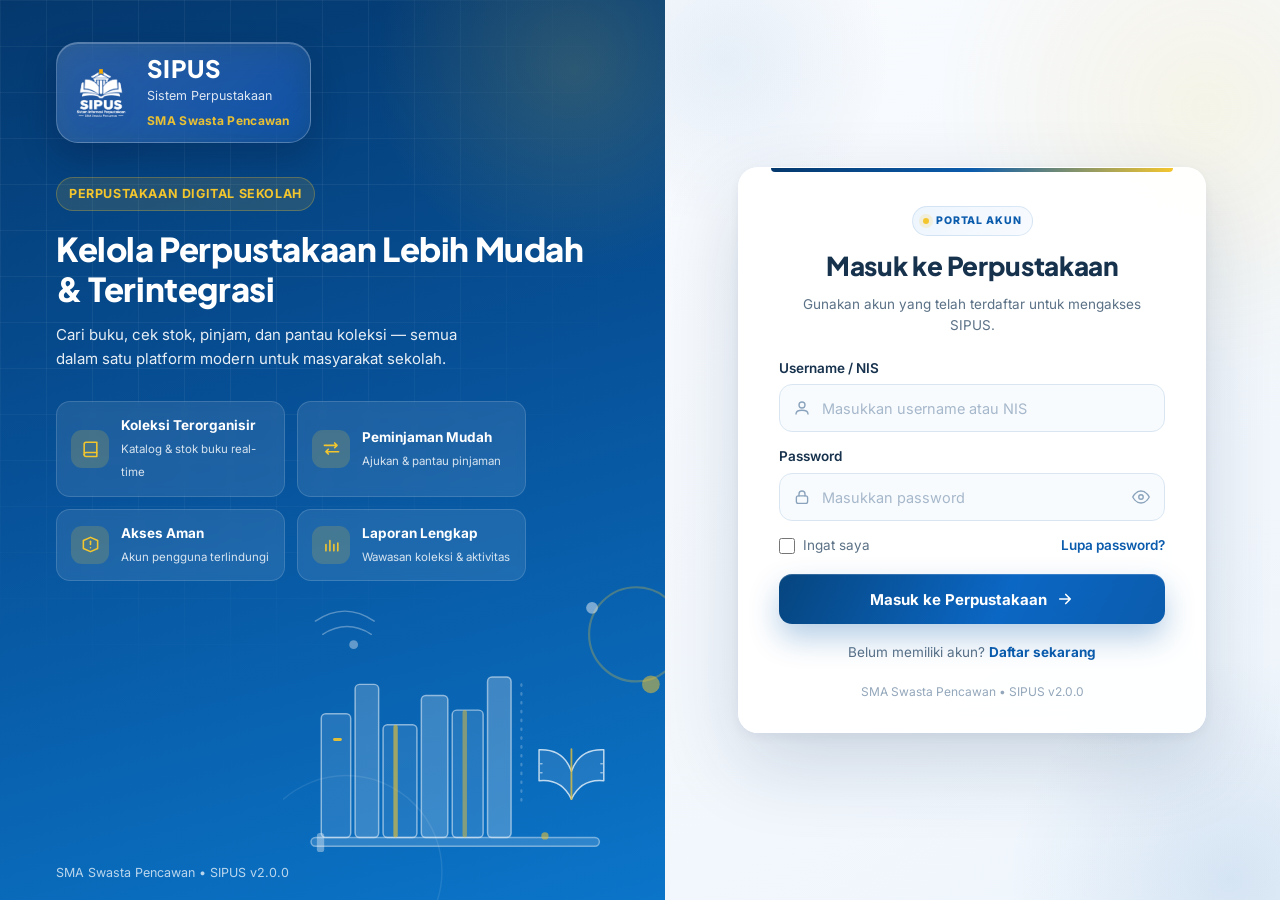
==== sipus/login.html @ 272c714d "first commit" ====
<!DOCTYPE html>
<html lang="id" class="auth-page">
<head>
  <meta charset="UTF-8">
  <meta name="viewport" content="width=device-width, initial-scale=1.0">
  <title>SIPUS — Masuk</title>
  <link rel="icon" href="assets/sipus-logo.png">
  <link rel="preconnect" href="https://fonts.googleapis.com">
  <link rel="preconnect" href="https://fonts.gstatic.com" crossorigin>
  <link href="https://fonts.googleapis.com/css2?family=Inter:wght@400;500;600;700;800&family=Plus+Jakarta+Sans:wght@700;800&display=swap" rel="stylesheet">
  <link rel="stylesheet" href="css/style.css">
  <link rel="stylesheet" href="css/auth.css">
  <link rel="stylesheet" href="css/ui-refresh.css">
</head>
<body class="auth-page auth-login">
  <div class="auth-shell">

    <!-- ======== PANEL BRANDING (kiri) ======== -->
    <aside class="auth-brand">
      <div class="auth-brand-inner">
        <div class="auth-brand-top">
          <div class="auth-brand-glass">
            <img class="auth-brand-mark" id="brandLogo" src="assets/sipus-logo-wy.png" alt="Logo SIPUS">
            <div class="auth-brand-names">
              <div class="auth-brand-name">SIPUS</div>
              <div class="auth-brand-sub">Sistem Perpustakaan</div>
              <div class="auth-brand-school" id="brandSchool">SMA Swasta Pencawan</div>
            </div>
          </div>
        </div>

        <div class="auth-brand-copy">
          <span class="auth-kicker">Perpustakaan Digital Sekolah</span>
          <h1>Kelola Perpustakaan Lebih Mudah &amp; Terintegrasi</h1>
          <p>Cari buku, cek stok, pinjam, dan pantau koleksi — semua dalam satu platform modern untuk masyarakat sekolah.</p>

          <ul class="auth-features">
            <li>
              <span class="af-ic"><svg viewBox="0 0 24 24" fill="none" stroke="currentColor" stroke-width="2" stroke-linecap="round" stroke-linejoin="round"><path d="M4 19.5A2.5 2.5 0 0 1 6.5 17H20V4H6.5A2.5 2.5 0 0 0 4 6.5v13z"/><path d="M4 19.5A2.5 2.5 0 0 0 6.5 22H20v-5"/></svg></span>
              <span><b>Koleksi Terorganisir</b><small>Katalog &amp; stok buku real-time</small></span>
            </li>
            <li>
              <span class="af-ic"><svg viewBox="0 0 24 24" fill="none" stroke="currentColor" stroke-width="2" stroke-linecap="round" stroke-linejoin="round"><path d="M3 8h16M19 8l-3-3M19 8l-3 3M21 16H5M5 16l3-3M5 16l3 3"/></svg></span>
              <span><b>Peminjaman Mudah</b><small>Ajukan &amp; pantau pinjaman</small></span>
            </li>
            <li>
              <span class="af-ic"><svg viewBox="0 0 24 24" fill="none" stroke="currentColor" stroke-width="2" stroke-linecap="round" stroke-linejoin="round"><path d="M21 12V7l-9-4-9 4v10l9 4 9-4v-5z"/><path d="M12 8v4"/><path d="M12 16h.01"/></svg></span>
              <span><b>Akses Aman</b><small>Akun pengguna terlindungi</small></span>
            </li>
            <li>
              <span class="af-ic"><svg viewBox="0 0 24 24" fill="none" stroke="currentColor" stroke-width="2" stroke-linecap="round" stroke-linejoin="round"><path d="M5 20V12M10 20V7M15 20v-8M20 20V10"/></svg></span>
              <span><b>Laporan Lengkap</b><small>Wawasan koleksi &amp; aktivitas</small></span>
            </li>
          </ul>
        </div>
      </div>

      <!-- Ilustrasi perpustakaan (abstrak, tanpa manusia) -->
      <div class="auth-art" aria-hidden="true">
        <svg viewBox="0 0 560 470" fill="none">
          <circle cx="86" cy="404" r="130" stroke="#fff" stroke-opacity=".1" stroke-width="2"/>
          <circle cx="480" cy="82" r="64" stroke="#F4C62E" stroke-opacity=".3" stroke-width="3"/>
          <circle cx="500" cy="150" r="12" fill="#F4C62E" fill-opacity=".55"/>
          <circle cx="420" cy="46" r="8" fill="#fff" fill-opacity=".5"/>
          <path d="M44 64c26-18 54-18 80 0M54 82c22-14 44-14 66 0" stroke="#fff" stroke-opacity=".35" stroke-width="2" stroke-linecap="round"/>

          <!-- rak -->
          <rect x="38" y="358" width="392" height="12" rx="6" fill="#fff" fill-opacity=".16" stroke="#fff" stroke-opacity=".45" stroke-width="2"/>
          <rect x="46" y="352" width="10" height="26" rx="4" fill="#fff" fill-opacity=".4"/>

          <!-- deret buku -->
          <g stroke="#fff" stroke-opacity=".55" stroke-width="2">
            <rect x="52" y="190" width="40" height="168" rx="6" fill="#fff" fill-opacity=".12"/>
            <rect x="98" y="150" width="32" height="208" rx="6" fill="#fff" fill-opacity=".2"/>
            <rect x="136" y="205" width="46" height="153" rx="6" fill="#fff" fill-opacity=".1"/>
            <rect x="188" y="165" width="36" height="193" rx="6" fill="#fff" fill-opacity=".22"/>
            <rect x="230" y="185" width="42" height="173" rx="6" fill="#fff" fill-opacity=".12"/>
            <rect x="278" y="140" width="32" height="218" rx="6" fill="#fff" fill-opacity=".24"/>
          </g>
          <!-- punggung emas -->
          <rect x="150" y="205" width="6" height="153" rx="3" fill="#F4C62E" fill-opacity=".65"/>
          <rect x="244" y="185" width="6" height="173" rx="3" fill="#F4C62E" fill-opacity=".5"/>
          <line x1="70" y1="225" x2="78" y2="225" stroke="#F4C62E" stroke-width="4" stroke-linecap="round"/>
          <path d="M324 150v158" stroke="#fff" stroke-opacity=".25" stroke-width="3" stroke-dasharray="2 10" stroke-linecap="round"/>

          <!-- buku terbuka -->
          <g stroke="#fff" stroke-opacity=".8" stroke-width="2" stroke-linecap="round" stroke-linejoin="round">
            <path d="M392 268c-8-22-24-30-44-29v42c19-2 34 4 44 25 10-21 25-27 44-25v-42c-20-1-36 7-44 29z" fill="#fff" fill-opacity=".1"/>
            <line x1="392" y1="238" x2="392" y2="306" stroke="#F4C62E" stroke-width="2.5"/>
            <path d="M352 258h-2M352 270h-2M432 258h2M432 270h2" stroke="#fff" stroke-opacity=".55"/>
          </g>

          <!-- titik mengambang -->
          <circle cx="356" cy="356" r="5" fill="#F4C62E" fill-opacity=".6"/>
          <circle cx="96" cy="96" r="6" fill="#fff" fill-opacity=".4"/>
        </svg>
      </div>

      <div class="auth-brand-foot" id="brandFoot">SMA Swasta Pencawan • SIPUS v2.0.0</div>
    </aside>

    <!-- ======== PANEL FORM (kanan) ======== -->
    <main class="auth-main">
      <section class="auth-card">
        <div class="auth-mobile-brand">
          <picture class="auth-mobile-brand-logo">
            <source media="(max-width: 1000px)" srcset="assets/sipus-logo.png">
            <img src="assets/sipus-logo-wy.png" alt="Logo SIPUS">
          </picture>
          <div class="auth-mobile-brand-text">
            <div class="auth-mobile-brand-name">SIPUS</div>
            <div class="auth-mobile-brand-sub">Sistem Perpustakaan</div>
            <div class="auth-mobile-brand-school" id="brandSchoolMobile">SMA Swasta Pencawan</div>
          </div>
        </div>

        <div class="auth-card-head">
          <span class="auth-card-kicker">Portal Akun</span>
          <h2 id="loginTitle">Masuk ke Perpustakaan</h2>
          <p id="loginSub">Gunakan akun yang telah terdaftar untuk mengakses SIPUS.</p>
        </div>

        <div id="alertBox"></div>

        <form id="loginForm" novalidate>
          <div class="a-field" id="userField">
            <label for="username">Username / NIS</label>
            <div class="a-input">
              <svg viewBox="0 0 24 24" fill="none" stroke="currentColor" stroke-width="1.8" stroke-linecap="round" stroke-linejoin="round"><circle cx="12" cy="8" r="4"/><path d="M4 20c0-3.5 3.6-5 8-5s8 1.5 8 5"/></svg>
              <input type="text" id="username" placeholder="Masukkan username atau NIS" autocomplete="username" inputmode="text">
            </div>
          </div>

          <div class="a-field" id="passField">
            <label for="password">Password</label>
            <div class="a-input">
              <svg viewBox="0 0 24 24" fill="none" stroke="currentColor" stroke-width="1.8" stroke-linecap="round" stroke-linejoin="round"><rect x="4.5" y="10.5" width="15" height="10" rx="2.5"/><path d="M8 10.5V8a4 4 0 0 1 8 0v2.5"/></svg>
              <input type="password" id="password" placeholder="Masukkan password" autocomplete="current-password">
              <button type="button" class="a-pass-toggle" id="togglePass" title="Tampilkan password">
                <svg viewBox="0 0 24 24" fill="none" stroke="currentColor" stroke-width="1.8" stroke-linecap="round" stroke-linejoin="round"><path d="M1 12s4-8 11-8 11 8 11 8-4 8-11 8-11-8-11-8z"/><circle cx="12" cy="12" r="3"/></svg>
              </button>
            </div>
          </div>

          <div class="a-row">
            <label class="a-check">
              <input type="checkbox" id="remember"> Ingat saya
            </label>
            <a class="a-link" href="forgot.html">Lupa password?</a>
          </div>

          <button type="submit" class="a-btn" id="btnLogin">
            Masuk ke Perpustakaan
            <svg viewBox="0 0 24 24" fill="none" stroke="currentColor" stroke-width="2.2" stroke-linecap="round" stroke-linejoin="round"><path d="M5 12h14M13 6l6 6-6 6"/></svg>
          </button>
        </form>

        <div id="registerCta" class="auth-cta">
          Belum memiliki akun? <a href="register.html">Daftar sekarang</a>
        </div>

        <p class="auth-foot" id="formFoot">SMA Swasta Pencawan • SIPUS v2.0.0</p>
      </section>
    </main>
  </div>

  <div class="auth-login-transition" id="loginTransition" role="status" aria-live="polite" aria-hidden="true">
    <div class="auth-login-transition__content">
      <div class="auth-login-transition__mark">
        <img src="assets/sipus-logo-wy.png" alt="">
      </div>
      <span class="auth-login-transition__eyebrow">SIPUS</span>
      <h2 id="loginTransitionTitle">Memverifikasi akun</h2>
      <p id="loginTransitionText">Mohon tunggu sebentar.</p>
      <div class="auth-login-transition__bar" aria-hidden="true"><i></i></div>
    </div>
  </div>

  <script src="js/data.js"></script>
  <script src="js/app.js"></script>
  <script src="js/login.js"></script>
</body>
</html>
---- sipus/css/style.css ----
/* ============================================================
   SIPUS — Sistem Informasi Perpustakaan Sekolah
   Design System: biru-putih + aksen kuning, vanilla CSS
   ============================================================ */

:root {
  --primary: #0B5CAD;
  --primary-dark: #06457F;
  --primary-deep: #04386D;
  --primary-soft: #E8F1FB;
  --accent: #F4C62E;
  --accent-soft: #FEF7DC;
  --accent-dark: #B07D00;
  --bg: #F2F7FC;
  --surface: #FFFFFF;
  --text: #17324D;
  --text-muted: #5B7186;
  --border: #E3ECF5;
  --success: #16A36A;
  --success-soft: #E3F7EF;
  --warning: #F59E0B;
  --warning-soft: #FEF3E0;
  --danger: #E5484D;
  --danger-soft: #FDEBEC;
  --radius-card: 14px;
  --radius-small: 10px;
  --radius-input: 10px;
  --shadow: 0 4px 20px rgba(11, 92, 173, 0.08);
  --shadow-hover: 0 10px 30px rgba(11, 92, 173, 0.14);
  --font: 'Inter', -apple-system, BlinkMacSystemFont, 'Segoe UI', sans-serif;
  --sidebar-w: 250px;
  --sidebar-gradient: linear-gradient(180deg, #075cae 0%, #064783 52%, #04386d 100%);
  --hero-gradient: linear-gradient(115deg, #04386d 0%, #07529a 55%, #0b75c9 100%);
}

* { margin: 0; padding: 0; box-sizing: border-box; }

html { scroll-behavior: smooth; }

body {
  font-family: var(--font);
  background: var(--bg);
  color: var(--text);
  font-size: 15px;
  line-height: 1.55;
  -webkit-font-smoothing: antialiased;
}

a { color: var(--primary); text-decoration: none; }
a:hover { text-decoration: underline; }

button { font-family: inherit; cursor: pointer; }
input, select, textarea { font-family: inherit; }

img { max-width: 100%; display: block; }

/* ---------- Utility ---------- */
.container { max-width: 1200px; margin: 0 auto; padding: 0 20px; }

.muted { color: var(--text-muted); }
.text-sm { font-size: 13px; }
.text-xs { font-size: 12px; }
.bold { font-weight: 700; }
.center { text-align: center; }
.mt-8 { margin-top: 8px; } .mt-12 { margin-top: 12px; } .mt-16 { margin-top: 16px; }
.mt-24 { margin-top: 24px; } .mb-8 { margin-bottom: 8px; } .mb-12 { margin-bottom: 12px; }
.mb-16 { margin-bottom: 16px; } .mb-24 { margin-bottom: 24px; }
.mx-auto { margin-left: auto; margin-right: auto; }
.flex { display: flex; } .items-center { align-items: center; }
.justify-between { justify-content: space-between; }
.gap-8 { gap: 8px; } .gap-12 { gap: 12px; } .gap-16 { gap: 16px; }
.flex-wrap { flex-wrap: wrap; }
.grid { display: grid; }

.hidden { display: none !important; }

/* ---------- Buttons ---------- */
.btn {
  display: inline-flex;
  align-items: center;
  justify-content: center;
  gap: 8px;
  font-weight: 600;
  font-size: 14px;
  border: none;
  border-radius: var(--radius-input);
  padding: 11px 20px;
  transition: all .2s ease;
  white-space: nowrap;
  background: var(--primary);
  color: #fff;
}
.btn:hover { background: var(--primary-dark); text-decoration: none; transform: translateY(-1px); }
.btn:active { transform: translateY(0); }
.btn-lg { padding: 14px 28px; font-size: 15px; }
.btn-block { width: 100%; }

.btn-outline {
  background: transparent;
  color: var(--primary);
  border: 1.5px solid var(--primary);
}
.btn-outline:hover { background: var(--primary-soft); text-decoration: none; }

.btn-ghost { background: var(--primary-soft); color: var(--primary); }
.btn-ghost:hover { background: #dbe9f8; text-decoration: none; }

.btn-danger { background: var(--danger); }
.btn-danger:hover { background: #c93a3f; }
.btn-danger-outline { background: transparent; color: var(--danger); border: 1.5px solid var(--danger); }
.btn-danger-outline:hover { background: rgba(220,53,69,.08); text-decoration: none; }
.btn-success { background: var(--success); }
.btn-success:hover { background: #117e50; }

.btn-sm { padding: 7px 14px; font-size: 13px; border-radius: 10px; }
.btn-icon { padding: 8px; width: 38px; height: 38px; border-radius: 10px; }

.btn:disabled { opacity: .55; cursor: not-allowed; transform: none; }

/* ---------- Badges ---------- */
.badge {
  display: inline-flex;
  align-items: center;
  gap: 6px;
  font-size: 12px;
  font-weight: 600;
  padding: 4px 12px;
  border-radius: 999px;
  white-space: nowrap;
}
.badge::before {
  content: '';
  width: 7px; height: 7px;
  border-radius: 50%;
  background: currentColor;
}
.badge-success { background: var(--success-soft); color: var(--success); }
.badge-warning { background: var(--warning-soft); color: var(--warning); }
.badge-danger { background: var(--danger-soft); color: var(--danger); }
.badge-primary { background: var(--primary-soft); color: var(--primary); }
.badge-neutral { background: #EFF3F8; color: var(--text-muted); }
.badge-accent { background: var(--accent-soft); color: var(--accent-dark); }

/* ---------- Cards ---------- */
.card {
  background: var(--surface);
  border-radius: var(--radius-card);
  box-shadow: var(--shadow);
  padding: 22px;
  border: 1px solid var(--border);
}
.card-hover { transition: all .2s ease; }
.card-hover:hover { box-shadow: var(--shadow-hover); transform: translateY(-3px); }

/* ---------- Inputs ---------- */
.field-row { display: flex; gap: 12px; }
.field-row .field { flex: 1; min-width: 0; }
@media (max-width: 480px) { .field-row { flex-direction: column; gap: 0; } }
.field { margin-bottom: 16px; }
.field label {
  display: block;
  font-size: 13px;
  font-weight: 600;
  color: var(--text);
  margin-bottom: 6px;
}
.input,
.select,
.textarea {
  width: 100%;
  padding: 12px 14px;
  font-size: 14px;
  color: var(--text);
  background: #fff;
  border: 1.5px solid var(--border);
  border-radius: var(--radius-input);
  outline: none;
  transition: border .2s, box-shadow .2s;
}
.input:focus, .select:focus, .textarea:focus {
  border-color: var(--primary);
  box-shadow: 0 0 0 3px rgba(11, 92, 173, .12);
}
.input::placeholder { color: #9AB0C4; }
.textarea { resize: vertical; min-height: 90px; }

.input-group {
  position: relative;
  display: flex;
  align-items: center;
}
.input-group .input { padding-right: 44px; }
.input-group .icon-btn {
  position: absolute;
  right: 6px;
  background: none;
  border: none;
  color: var(--text-muted);
  font-size: 16px;
  padding: 8px;
}

/* ---------- Search ---------- */
.search-bar { position: relative; }
.search-bar > svg {
  position: absolute;
  left: 16px; top: 50%;
  transform: translateY(-50%);
  color: var(--text-muted);
  width: 18px; height: 18px;
  pointer-events: none;
}
.search-bar input {
  width: 100%;
  padding: 14px 18px 14px 44px;
  font-size: 15px;
  border: 1.5px solid var(--border);
  border-radius: var(--radius-input);
  background: #fff;
  outline: none;
  transition: border .2s, box-shadow .2s;
}
.search-bar input:focus { border-color: var(--primary); box-shadow: 0 0 0 3px rgba(11, 92, 173, .12); }

.icon { width: 20px; height: 20px; }

/* ---------- Login Page ---------- */
.login-wrap {
  min-height: 100vh;
  display: flex;
  background: var(--surface);
}
.login-brand {
  flex: 1.1;
  background: linear-gradient(145deg, #063d78 0%, #086fc3 58%, #0b5cad 100%);
  color: #fff;
  display: flex;
  flex-direction: column;
  justify-content: space-between;
  padding: 44px 48px;
  position: relative;
  overflow: hidden;
}
.login-brand::after {
  content: '';
  position: absolute;
  width: 420px; height: 420px;
  border-radius: 50%;
  background: rgba(255,255,255,.06);
  right: -120px; bottom: -120px;
}
.login-brand::before {
  content: '';
  position: absolute;
  width: 260px; height: 260px;
  border-radius: 50%;
  background: rgba(244,198,46,.12);
  left: -60px; top: 30%;
}
.brand-top {
  display: flex;
  align-items: center;
  gap: 12px;
  position: relative; z-index: 1;
}
.brand-logo {
  width: 54px; height: 54px;
  background: var(--accent);
  border-radius: 14px;
  display: flex;
  align-items: center;
  justify-content: center;
  font-weight: 800;
  font-size: 20px;
  color: var(--primary-dark);
}
.brand-logo-image {
  object-fit: contain;
  padding: 0;
  background: transparent;
  border-radius: 0;
}
.sidebar-brand-image {
  width: 178px;
  height: 88px;
}
.login-card-logo {
  width: 82px;
  height: 82px;
  display: block;
  margin: 0 auto 20px;
}
.brand-name { font-weight: 800; font-size: 22px; letter-spacing: .3px; }
.brand-sub { font-size: 12px; opacity: .8; }
.brand-mid { position: relative; z-index: 1; margin: 40px 0; }
.brand-mid h1 { font-size: 30px; line-height: 1.3; font-weight: 800; margin-bottom: 14px; }
.brand-mid p { font-size: 15px; opacity: .85; max-width: 380px; }
.brand-illus {
  margin: 32px 0 40px;
  background: rgba(255,255,255,.08);
  border: 1px solid rgba(255,255,255,.14);
  border-radius: 12px;
  padding: 26px;
  max-width: 420px;
}
.brand-illus .books {
  display: flex;
  gap: 14px;
  margin-bottom: 16px;
}
.book-mini {
  width: 64px; height: 92px;
  border-radius: 10px 10px 10px 10px;
  box-shadow: 0 6px 14px rgba(0,0,0,.25);
}
.brand-illus figcaption { font-size: 13px; opacity: .9; }
.login-student-art {
  display: block;
  width: 100%;
  max-width: 420px;
  aspect-ratio: 640 / 430;
  object-fit: cover;
  border-radius: 10px;
  box-shadow: 0 14px 28px rgba(0,0,0,.22);
}
.login-card-art img[src*="image3"] {
  object-position: center center;
}
.brand-bottom { font-size: 12px; opacity: .7; position: relative; z-index: 1; }

.login-form-side {
  flex: 1;
  display: flex;
  align-items: center;
  justify-content: center;
  padding: 32px;
}
.login-card {
  width: 100%;
  max-width: 620px;
  position: relative;
  min-height: 660px;
  padding: 38px 285px 30px 42px;
  background: #fff;
  border: 1px solid var(--border);
  border-radius: 18px;
  box-shadow: 0 18px 45px rgba(11, 92, 173, .12);
  overflow: hidden;
}
.login-card h2 { font-size: 24px; font-weight: 800; margin-bottom: 6px; }
.login-card .sub { color: var(--text-muted); margin-bottom: 28px; font-size: 14px; }
.login-logo-mobile { display: none; margin-bottom: 24px; }
.login-card.register-card { padding: 38px 42px 30px; min-height: 0; }
.login-card-art { position: absolute; right: 0; top: 0; bottom: 0; width: 245px; overflow: hidden; background: linear-gradient(160deg, #dff2ff, #a8d8f8); clip-path: polygon(27% 0, 100% 0, 100% 100%, 0 100%, 17% 78%, 28% 58%, 22% 36%); }
.login-card-art::after { content: ''; position: absolute; inset: 0; background: linear-gradient(180deg, rgba(11, 92, 173, .05), rgba(6, 61, 120, .35)); }
.login-card-art img { width: 100%; height: 100%; object-fit: cover; object-position: 67% center; opacity: .95; }
.login-card-art span { position: absolute; left: 42px; bottom: 42px; z-index: 1; color: #fff; font-size: 17px; line-height: 1.25; text-shadow: 0 2px 5px rgba(0, 43, 88, .35); }

@media (max-width: 900px) {
  .login-brand {
    display: flex;
    min-height: 0;
    flex: none;
    padding: 18px 20px 22px;
    border-radius: 0 0 24px 24px;
  }
  .login-brand::before { width: 150px; height: 150px; top: -65px; }
  .login-brand::after { width: 180px; height: 180px; right: -75px; bottom: -100px; }
  .brand-mid { margin: 18px 0 0; }
  .brand-mid h1 { font-size: 22px; margin-bottom: 6px; }
  .brand-mid p { font-size: 13px; }
  .brand-illus { margin: 14px 0 0; padding: 0; border: 0; background: transparent; max-width: 100%; }
  .login-student-art { max-width: 330px; height: 150px; object-position: center 35%; }
  .brand-illus figcaption, .brand-bottom { display: none; }
  .login-form-side {
    justify-content: flex-start;
    padding: 24px 20px 36px;
    background: var(--bg);
  }
  .login-logo-mobile { display: flex; align-items: center; gap: 10px; }
  .login-wrap { flex-direction: column; }
  .login-card {
    max-width: 520px;
    margin: 0 auto;
    padding: 24px;
    min-height: 0;
    background: #fff;
    border: 1px solid var(--border);
    border-radius: 16px;
    box-shadow: var(--shadow);
  }
  .login-card.register-card { padding: 24px; }
}
.login-type-switch {
  display: grid;
  grid-template-columns: 1fr 1fr;
  gap: 6px;
  background: #EEF3F9;
  border-radius: 12px;
  padding: 5px;
  margin-bottom: 22px;
}
.login-type-switch button {
  border: none;
  background: transparent;
  padding: 9px;
  border-radius: 9px;
  font-weight: 600;
  font-size: 13px;
  color: var(--text-muted);
  transition: all .2s;
}
.login-type-switch button.active {
  background: #fff;
  color: var(--primary);
  box-shadow: 0 2px 8px rgba(11,92,173,.12);
}
.alert {
  border-radius: 12px;
  padding: 12px 16px;
  font-size: 13px;
  font-weight: 600;
  margin-bottom: 16px;
}
.alert-error { background: var(--danger-soft); color: var(--danger); }
.alert-success { background: var(--success-soft); color: var(--success); }
.alert-info { background: var(--primary-soft); color: var(--primary); }

/* ============================================================
   APP LAYOUT (Siswa + Admin)
   ============================================================ */
.app {
  display: flex;
  min-height: 100vh;
}

/* ---------- Sidebar ---------- */
.sidebar {
  width: var(--sidebar-w);
  background: var(--sidebar-gradient);
  color: #fff;
  display: flex;
  flex-direction: column;
  position: fixed;
  top: 0; bottom: 0; left: 0;
  z-index: 60;
  transition: transform .3s ease;
  overflow-y: auto;
  box-shadow: 8px 0 24px rgba(8, 76, 137, .12);
}
.sidebar .logo-area {
  display: flex;
  flex-direction: column;
  align-items: stretch;
  gap: 0;
  padding: 20px 20px 16px;
  border-bottom: 1px solid rgba(255,255,255,.1);
}
.sidebar .sidebar-brand { width: 100%; min-width: 0; }
.sidebar .brand-line {
  display: flex;
  align-items: center;
  justify-content: flex-start;
  gap: 10px;
  min-width: 0;
}
.sidebar .brand-logo { width: auto; height: 44px; font-size: 17px; }
.sidebar .sidebar-brand-image { width: auto; height: 44px; flex-shrink: 0; }
.sidebar .default-logo { filter: brightness(0) invert(1); transition: filter .25s ease; }
.sidebar .brand-copy { flex: 1; min-width: 0; }
.sidebar .brand-copy b {
  display: block;
  font-size: 14px;
  font-weight: 800;
  letter-spacing: .5px;
  text-transform: uppercase;
  white-space: nowrap;
  overflow: hidden;
  text-overflow: ellipsis;
}
.sidebar .brand-copy span {
  display: block;
  font-size: 10.5px;
  opacity: .78;
  margin-top: 2px;
  white-space: nowrap;
  overflow: hidden;
  text-overflow: ellipsis;
}
.sidebar .brand-copy small {
  display: block;
  font-size: 10.5px;
  font-weight: 700;
  letter-spacing: .3px;
  color: var(--accent);
  margin-top: 3px;
  white-space: nowrap;
  overflow: hidden;
  text-overflow: ellipsis;
}

.nav { padding: 16px 12px; flex: 1; }
.nav-group { margin-bottom: 18px; }
.nav-group-label {
  font-size: 11px;
  text-transform: uppercase;
  letter-spacing: 1px;
  color: rgba(255,255,255,.4);
  padding: 0 10px;
  margin-bottom: 6px;
  font-weight: 700;
}
.nav-item {
  display: flex;
  align-items: center;
  gap: 12px;
  padding: 11px 12px;
  border-radius: 10px;
  color: rgba(255,255,255,.72);
  font-size: 14px;
  font-weight: 500;
  cursor: pointer;
  transition: all .18s;
  margin-bottom: 2px;
  border: none;
  background: none;
  width: 100%;
  text-align: left;
}
.nav-item:hover { background: rgba(255,255,255,.08); color: #fff; text-decoration: none; }
.nav-item.active {
  background: var(--primary);
  color: #fff;
  font-weight: 600;
}
.nav-item .nav-icon { width: 20px; height: 20px; flex-shrink: 0; opacity: .9; }
.nav-item .nav-badge {
  margin-left: auto;
  background: var(--accent);
  color: var(--primary-dark);
  font-size: 11px;
  font-weight: 700;
  padding: 1px 7px;
  border-radius: 999px;
}

.sidebar-foot {
  padding: 12px;
  border-top: 1px solid rgba(255,255,255,.1);
}

/* ---------- Sidebar user (statis, tanpa popup) ---------- */
.sidebar-user {
  display: flex;
  align-items: center;
  gap: 10px;
  padding: 8px;
  color: #fff;
}
.sidebar-user-avatar {
  width: 34px;
  height: 34px;
  font-size: 13px;
  flex-shrink: 0;
}
.sidebar-user-info { flex: 1; min-width: 0; text-align: left; }
.sidebar-user-info b { display: block; font-size: 13px; color: #fff; overflow: hidden; text-overflow: ellipsis; white-space: nowrap; }
.sidebar-user-info span { display: block; font-size: 11px; opacity: .6; text-transform: capitalize; }

/* ---------- Main ---------- */
.main {
  flex: 1;
  margin-left: var(--sidebar-w);
  display: flex;
  flex-direction: column;
  min-width: 0;
  transition: margin-left .3s ease;
}

/* ---------- Sidebar collapse (desktop only; mobile has its own open/close above 992px breakpoint) ---------- */
@media (min-width: 993px) {
  #app.sidebar-collapsed .sidebar { transform: translateX(-100%); }
  #app.sidebar-collapsed .main { margin-left: 0; }
}

/* Topbar */
.topbar {
  background: var(--surface);
  border-bottom: 1px solid var(--border);
  padding: 14px 24px;
  display: flex;
  align-items: center;
  justify-content: space-between;
  gap: 18px;
  position: sticky;
  top: 0;
  z-index: 50;
}
.topbar-left { display: flex; align-items: center; gap: 14px; }
.topbar-search { position: relative; width: 320px; max-width: 40vw; }
.topbar-search input {
  width: 100%;
  padding: 10px 14px 10px 38px;
  border: 1.5px solid var(--border);
  border-radius: 999px;
  font-size: 13.5px;
  background: var(--bg);
  outline: none;
  transition: all .2s;
}
.topbar-search input:focus { background: #fff; border-color: var(--primary); }
.topbar-search svg { position: absolute; left: 12px; top: 50%; transform: translateY(-50%); color: var(--text-muted); }
.topbar-right { display: flex; align-items: center; gap: 10px; }
.profile-menu-wrap { position: relative; }
.profile-menu { position: absolute; top: calc(100% + 10px); right: 0; width: 190px; padding: 7px; background: #fff; border: 1px solid var(--border); border-radius: 12px; box-shadow: 0 14px 30px rgba(16, 55, 92, .16); z-index: 90; }
.profile-menu[hidden] { display: none; }
.profile-menu button { display: flex; align-items: center; gap: 9px; width: 100%; border: 0; background: transparent; color: var(--text); padding: 10px 11px; border-radius: 8px; text-align: left; font-size: 13px; font-weight: 600; }
.profile-menu button:hover { background: var(--primary-soft); color: var(--primary); }
.profile-menu svg { width: 17px; height: 17px; color: var(--primary); }
.icon-circle {
  position: relative;
  width: 40px; height: 40px;
  border-radius: 12px;
  border: 1px solid var(--border);
  background: var(--surface);
  display: flex;
  align-items: center;
  justify-content: center;
  color: var(--text);
  cursor: pointer;
  transition: all .2s;
}
.icon-circle:hover { background: var(--primary-soft); border-color: var(--primary); }
.icon-circle .dot {
  position: absolute;
  top: 8px; right: 10px;
  width: 9px; height: 9px;
  background: var(--danger);
  border-radius: 50%;
  border: 2px solid #fff;
}
#notifDot[hidden], #notifBadge[hidden] { display: none; }
.icon-circle .notif-badge {
  position: absolute;
  top: -7px; right: -7px;
  min-width: 19px;
  height: 19px;
  padding: 0 5px;
  display: inline-flex;
  align-items: center;
  justify-content: center;
  background: var(--danger);
  color: #fff;
  font-size: 11px;
  font-weight: 800;
  line-height: 1;
  border-radius: 999px;
  border: 2px solid #fff;
  box-shadow: 0 4px 10px rgba(229, 72, 77, .35);
}
.bn-badge {
  position: absolute;
  top: 2px;
  right: calc(50% - 26px);
  min-width: 17px;
  height: 17px;
  padding: 0 4px;
  display: inline-flex;
  align-items: center;
  justify-content: center;
  background: var(--danger);
  color: #fff;
  font-size: 10px;
  font-weight: 800;
  line-height: 1;
  border-radius: 999px;
  border: 2px solid #fff;
}
.bn-item { position: relative; }
.avatar {
  width: 40px; height: 40px;
  border-radius: 50%;
  background: var(--primary);
  color: #fff;
  font-weight: 700;
  font-size: 15px;
  display: flex;
  align-items: center;
  justify-content: center;
  border: none;
  cursor: pointer;
}
.burger { display: inline-flex; }

.content { padding: 24px; flex: 1; }

@media (max-width: 992px) {
  .sidebar { transform: translateX(-100%); box-shadow: 2px 0 20px rgba(0,0,0,.15); }
  .sidebar.open { transform: translateX(0); }
  .main { margin-left: 0; }
  .burger { display: inline-flex; }
  .topbar-search { display: none; }
  .sidebar-overlay {
    position: fixed; inset: 0;
    background: rgba(6,69,127,.45);
    z-index: 55;
    opacity: 0; visibility: hidden;
    transition: all .25s;
  }
  .sidebar-overlay.show { opacity: 1; visibility: visible; }
}

/* ---------- Page header ---------- */
.page-head { margin-bottom: 22px; }
.page-head h1 { font-size: 22px; font-weight: 800; margin-bottom: 4px; }
.page-head p { color: var(--text-muted); font-size: 14px; }
.page-head .actions { display: flex; gap: 10px; flex-wrap: wrap; }

/* ---------- Hero ---------- */
.hero {
  background: var(--hero-gradient);
  border-radius: 18px;
  padding: 28px 30px;
  color: #fff;
  display: flex;
  align-items: center;
  justify-content: space-between;
  gap: 20px;
  margin-bottom: 22px;
  position: relative;
  overflow: hidden;
  min-height: 178px;
  padding-right: 250px;
  box-shadow: 0 16px 30px -18px rgba(5, 70, 128, .65);
}
.hero::after {
  content: '';
  position: absolute;
  right: -70px; top: -90px;
  width: 280px; height: 280px;
  border-radius: 50%;
  background: rgba(244,198,46,.14);
}
.hero::before {
  content: '';
  position: absolute;
  right: 90px; bottom: -100px;
  width: 200px; height: 200px;
  border-radius: 50%;
  background: rgba(255,255,255,.06);
}
.hero h2 { font-size: 22px; font-weight: 800; margin-bottom: 6px; position: relative; z-index: 2; }
.hero p { font-size: 14px; opacity: .85; max-width: 460px; position: relative; z-index: 2; }
.hero-cta { position: relative; z-index: 2; display: flex; flex-wrap: wrap; gap: 10px; }
.hero .btn-accent { background: var(--accent); color: var(--primary-dark); }
.hero .btn-accent:hover { background: #ffd94d; }
.hero .btn-glass { background: rgba(255,255,255,.14); color: #fff; border: 1px solid rgba(255,255,255,.3); }
.hero .btn-glass:hover { background: rgba(255,255,255,.26); }
.hero > div:first-child { position: relative; z-index: 2; }
.hero-kicker {
  display: inline-flex;
  align-items: center;
  gap: 6px;
  background: rgba(255,255,255,.16);
  border: 1px solid rgba(255,255,255,.28);
  color: #fff;
  font-size: 11.5px;
  font-weight: 700;
  letter-spacing: .4px;
  padding: 5px 12px;
  border-radius: 999px;
  margin-bottom: 10px;
}

/* ---------- Stat cards ---------- */
.stat-grid {
  display: grid;
  grid-template-columns: repeat(auto-fit, minmax(190px, 1fr));
  gap: 16px;
  margin-bottom: 22px;
}
.stat-card {
  background: var(--surface);
  border: 1px solid var(--border);
  border-radius: var(--radius-card);
  padding: 18px 20px;
  display: flex;
  align-items: center;
  gap: 14px;
  box-shadow: 0 5px 18px rgba(11, 92, 173, 0.1);
}
.stat-icon {
  width: 48px; height: 48px;
  border-radius: 14px;
  display: flex;
  align-items: center;
  justify-content: center;
  flex-shrink: 0;
}
.stat-icon.blue { background: var(--primary-soft); color: var(--primary); }
.stat-icon.green { background: var(--success-soft); color: var(--success); }
.stat-icon.orange { background: var(--warning-soft); color: var(--warning); }
.stat-icon.red { background: var(--danger-soft); color: var(--danger); }
.stat-icon.yellow { background: var(--accent-soft); color: #B07D00; }
.stat-info .num { font-size: 22px; font-weight: 800; line-height: 1.2; }
.stat-info .lbl { font-size: 12.5px; color: var(--text-muted); }
.stat-info .trend { font-size: 12px; font-weight: 600; }

/* ---------- Section ---------- */
.section { margin-bottom: 26px; }
.section-head {
  display: flex;
  align-items: center;
  justify-content: space-between;
  margin-bottom: 14px;
}
.section-head h3 { font-size: 17px; font-weight: 700; }
.section-head .link { font-size: 13px; font-weight: 600; }

/* ---------- Book cards ---------- */
.book-grid {
  display: grid;
  grid-template-columns: repeat(auto-fill, minmax(165px, 1fr));
  gap: 16px;
}
.book-card {
  background: var(--surface);
  border: 1px solid var(--border);
  border-radius: var(--radius-card);
  overflow: hidden;
  box-shadow: var(--shadow);
  transition: all .2s ease;
  cursor: pointer;
  display: flex;
  flex-direction: column;
}
.book-card:hover { box-shadow: var(--shadow-hover); transform: translateY(-4px); }
.book-cover {
  position: relative;
  aspect-ratio: 3 / 4;
  background: #dcecf9;
  display: flex;
  align-items: center;
  justify-content: center;
  overflow: hidden;
}
.book-cover img { width: 100%; height: 100%; object-fit: cover; transition: transform .3s ease; }
.book-card:hover .book-cover img { transform: scale(1.035); }
.book-cover .no-cover { color: rgba(255,255,255,.8); text-align: center; padding: 12px; font-size: 12px; font-weight: 600; }
.book-cover .fav-btn {
  position: absolute;
  top: 10px; right: 10px;
  width: 34px; height: 34px;
  border-radius: 50%;
  border: none;
  background: rgba(255,255,255,.92);
  display: flex;
  align-items: center;
  justify-content: center;
  font-size: 15px;
  color: #94A3B8;
  box-shadow: 0 2px 8px rgba(0,0,0,.2);
  transition: all .2s;
}
.book-cover .fav-btn.on { color: var(--danger); background: #fff; }
.book-body { padding: 15px 14px 14px; display: flex; flex-direction: column; flex: 1; }
.book-cat { font-size: 11px; color: var(--primary); font-weight: 700; text-transform: uppercase; letter-spacing: .4px; margin-bottom: 4px; }
.book-title { font-size: 14px; font-weight: 700; margin-bottom: 3px; display: -webkit-box; -webkit-line-clamp: 2; -webkit-box-orient: vertical; overflow: hidden; min-height: 40px; }
.book-author { font-size: 12px; color: var(--text-muted); margin-bottom: 10px; }
.book-foot { margin-top: auto; display: flex; align-items: center; justify-content: space-between; }
.book-actions { display: flex; flex-wrap: wrap; gap: 8px; margin-top: 12px; }
.book-actions .btn { flex: 1 1 0; min-width: 0; justify-content: center; }
.book-actions .btn-ghost { flex: 0 1 auto; }

/* ---------- Hero art (character) ---------- */
.hero-student-art {
  position: absolute;
  right: 18px;
  bottom: 0;
  width: 220px;
  height: 190px;
  object-fit: contain;
  object-position: bottom;
  opacity: .98;
  z-index: 1;
  filter: drop-shadow(0 12px 18px rgba(0,0,0,.2));
  animation: floatChar 4.5s ease-in-out infinite;
}
@media (max-width: 700px) { .hero-student-art { display: none; } }
@keyframes floatChar {
  0%, 100% { transform: translateY(0); }
  50% { transform: translateY(-7px); }
}

/* ---------- Table ---------- */
.table-wrap { overflow-x: auto; background: var(--surface); border: 1px solid var(--border); border-radius: var(--radius-card); box-shadow: var(--shadow); }
.table { width: 100%; border-collapse: collapse; min-width: 640px; }
.table th {
  text-align: left;
  font-size: 12px;
  font-weight: 700;
  text-transform: uppercase;
  letter-spacing: .5px;
  color: var(--text-muted);
  padding: 14px 16px;
  background: #F8FBFE;
  border-bottom: 1px solid var(--border);
  white-space: nowrap;
}
.table td { padding: 13px 16px; font-size: 13.5px; border-bottom: 1px solid #F0F5FA; vertical-align: middle; }
.table tr:last-child td { border-bottom: none; }
.table tbody tr { transition: background .15s; }
.table tbody tr:hover { background: #F7FAFF; }
.table .td-title { font-weight: 600; }
.table .sub { font-size: 12px; color: var(--text-muted); }

.td-actions { display: flex; gap: 6px; }
.action-btn {
  border: none;
  background: var(--primary-soft);
  color: var(--primary);
  width: 32px; height: 32px;
  border-radius: 9px;
  display: flex;
  align-items: center;
  justify-content: center;
  font-size: 14px;
  transition: all .15s;
}
.action-btn:hover { background: var(--primary); color: #fff; }
.action-btn.green { background: var(--success-soft); color: var(--success); }
.action-btn.green:hover { background: var(--success); color: #fff; }
.action-btn.red { background: var(--danger-soft); color: var(--danger); }
.action-btn.red:hover { background: var(--danger); color: #fff; }
.action-btn.orange { background: var(--warning-soft); color: var(--warning); }
.action-btn.orange:hover { background: var(--warning); color: #fff; }

/* ---------- Loan row horizontal card ---------- */
.loan-item {
  display: flex;
  align-items: center;
  gap: 14px;
  background: var(--surface);
  border: 1px solid var(--border);
  border-radius: 14px;
  padding: 14px;
  margin-bottom: 10px;
  box-shadow: var(--shadow);
}
.mini-cover {
  width: 46px; height: 62px;
  border-radius: 8px;
  object-fit: cover;
  background: var(--primary-soft);
  flex-shrink: 0;
}
.loan-item .mini-cover {
  width: 46px; height: 62px;
  border-radius: 8px;
  object-fit: cover;
  background: var(--primary-soft);
  flex-shrink: 0;
}
.loan-item .info { flex: 1; min-width: 0; }
.loan-item .info b { font-size: 14px; display: block; overflow: hidden; text-overflow: ellipsis; white-space: nowrap; }
.loan-item .info span { font-size: 12.5px; color: var(--text-muted); }

/* ---------- Filters / chips ---------- */
.filters { display: flex; gap: 10px; flex-wrap: wrap; margin-bottom: 18px; }
.filter-chip {
  border: 1.5px solid var(--border);
  background: var(--surface);
  color: var(--text);
  font-size: 13px;
  font-weight: 600;
  padding: 8px 16px;
  border-radius: 999px;
  transition: all .18s;
}
.filter-chip:hover { border-color: var(--primary); color: var(--primary); }
.filter-chip.active { background: var(--primary); color: #fff; border-color: var(--primary); }
.filter-select {
  border: 1.5px solid var(--border);
  background: var(--surface);
  font-size: 13px;
  font-weight: 600;
  padding: 8px 14px;
  border-radius: 12px;
  color: var(--text);
  outline: none;
}

/* ---------- Detail buku ---------- */
.detail-layout { display: grid; grid-template-columns: 300px 1fr; gap: 28px; }
@media (max-width: 800px) { .detail-layout { grid-template-columns: 1fr; } }
.detail-cover {
  border-radius: var(--radius-card);
  overflow: hidden;
  box-shadow: var(--shadow-hover);
  aspect-ratio: 3/4;
  background: linear-gradient(150deg, var(--primary), var(--primary-dark));
  position: relative;
}
.detail-cover img { width: 100%; height: 100%; object-fit: cover; }
.detail-cover .no-cover { position: absolute; inset: 0; display: flex; align-items: center; justify-content: center; color: rgba(255,255,255,.75); font-weight: 600; padding: 20px; text-align: center; }
.detail-meta { margin-top: 18px; }
.meta-row { display: flex; padding: 9px 0; border-bottom: 1px solid #F0F5FA; font-size: 13.5px; }
.meta-row b { width: 120px; flex-shrink: 0; color: var(--text-muted); font-weight: 600; }
.detail-title { font-size: 26px; font-weight: 800; line-height: 1.25; margin-bottom: 4px; }
.detail-sub { color: var(--text-muted); font-size: 14px; margin-bottom: 14px; }
.detail-sinopsis h4 { font-size: 15px; font-weight: 700; margin-bottom: 8px; }
.detail-sinopsis p { font-size: 14px; color: #3D556C; line-height: 1.7; }

.stock-box {
  display: inline-flex;
  align-items: center;
  gap: 14px;
  background: var(--bg);
  border: 1px solid var(--border);
  border-radius: 14px;
  padding: 14px 20px;
  margin: 14px 0 20px;
}
.stock-num b { font-size: 26px; font-weight: 800; display: block; line-height: 1; }
.stock-num span { font-size: 12px; color: var(--text-muted); }

/* ---------- Notification list ---------- */
.notif-item {
  display: flex;
  gap: 14px;
  background: var(--surface);
  border: 1px solid var(--border);
  border-radius: 14px;
  padding: 16px;
  margin-bottom: 10px;
  cursor: pointer;
  transition: all .15s;
  box-shadow: var(--shadow);
}
.notif-item:hover { border-color: var(--primary); }
.notif-item.unread { background: var(--primary-soft); border-color: #C9E0F6; }
.notif-icon {
  width: 42px; height: 42px;
  border-radius: 12px;
  flex-shrink: 0;
  display: flex;
  align-items: center;
  justify-content: center;
  font-size: 18px;
}
.notif-body { flex: 1; }
.notif-body b { font-size: 14px; display: block; }
.notif-body p { font-size: 13px; color: var(--text-muted); margin-top: 2px; }
.notif-body .time { font-size: 11.5px; color: #8FA5B8; margin-top: 4px; }

/* ---------- Banner pengumuman ---------- */
.announce-banner {
  background: var(--accent-soft);
  border: 1px solid #F0DF9C;
  border-radius: 14px;
  padding: 14px 18px;
  margin-bottom: 18px;
  display: flex;
  gap: 12px;
  align-items: flex-start;
}
.announce-banner .icon { flex-shrink: 0; margin-top: 2px; }
.announce-banner b { font-size: 14px; display: block; color: #8A6200; }
.announce-banner p { font-size: 13px; color: #6B5208; }

/* ---------- Bottom nav (mobile siswa) ---------- */
.bottom-nav {
  display: none;
  position: fixed;
  bottom: 0; left: 0; right: 0;
  background: var(--surface);
  border-top: 1px solid var(--border);
  padding: 8px 6px calc(8px + env(safe-area-inset-bottom));
  z-index: 70;
  box-shadow: 0 -4px 16px rgba(11,92,173,.08);
}
.bottom-nav .bn-item {
  flex: 1;
  display: flex;
  flex-direction: column;
  align-items: center;
  gap: 3px;
  font-size: 10.5px;
  font-weight: 600;
  color: var(--text-muted);
  border: none;
  background: none;
  padding: 6px 2px;
  border-radius: 10px;
}
.bottom-nav .bn-item.active { color: var(--primary); }
.bottom-nav .bn-item svg { width: 22px; height: 22px; }
@media (max-width: 768px) {
  .content { padding: 16px; padding-bottom: 90px; }
  .bottom-nav { display: flex; }
}

/* ---------- Modal ---------- */
.modal-overlay {
  position: fixed;
  inset: 0;
  background: rgba(6,69,127,.5);
  z-index: 100;
  display: flex;
  align-items: center;
  justify-content: center;
  padding: 18px;
  opacity: 0;
  visibility: hidden;
  transition: all .25s;
}
.modal-overlay.show { opacity: 1; visibility: visible; }
.modal {
  background: var(--surface);
  border-radius: var(--radius-card);
  max-width: 480px;
  width: 100%;
  max-height: 90vh;
  overflow-y: auto;
  padding: 26px;
  box-shadow: 0 20px 60px rgba(0,0,0,.25);
  transform: translateY(16px);
  transition: transform .25s;
}
.modal-overlay.show .modal { transform: translateY(0); }
.modal-head { display: flex; align-items: center; justify-content: space-between; margin-bottom: 18px; }
.modal-head h3 { font-size: 18px; font-weight: 800; }
.modal-close { border: none; background: var(--bg); width: 34px; height: 34px; border-radius: 10px; font-size: 18px; color: var(--text-muted); }
.modal-close:hover { background: var(--danger-soft); color: var(--danger); }

/* ---------- Toast ---------- */
.toast-wrap {
  position: fixed;
  top: 20px; right: 20px;
  z-index: 200;
  display: flex;
  flex-direction: column;
  gap: 10px;
}
.toast {
  background: var(--surface);
  border-radius: 14px;
  box-shadow: 0 10px 30px rgba(0,0,0,.18);
  padding: 14px 18px;
  min-width: 280px;
  max-width: 360px;
  display: flex;
  align-items: center;
  gap: 12px;
  border-left: 4px solid var(--primary);
  animation: slideIn .3s ease;
}
.toast.success { border-left-color: var(--success); }
.toast.error { border-left-color: var(--danger); }
.toast.warning { border-left-color: var(--warning); }
.toast .t-icon { font-size: 20px; }
.toast b { display: block; font-size: 14px; }
.toast span { font-size: 12.5px; color: var(--text-muted); }
@keyframes slideIn { from { opacity: 0; transform: translateX(40px); } to { opacity: 1; transform: translateX(0); } }

/* ---------- Profile ---------- */
.profile-head {
  display: flex;
  align-items: center;
  gap: 20px;
  flex-wrap: wrap;
}
.profile-avatar {
  width: 92px; height: 92px;
  border-radius: 50%;
  background: linear-gradient(135deg, var(--primary), var(--primary-dark));
  color: #fff;
  font-size: 34px;
  font-weight: 800;
  display: flex;
  align-items: center;
  justify-content: center;
  flex-shrink: 0;
  overflow: hidden;
}
.profile-edit-avatar { position: relative; flex-shrink: 0; }
.profile-avatar-camera {
  position: absolute;
  right: 0; bottom: 0;
  width: 30px; height: 30px;
  border-radius: 50%;
  background: var(--accent);
  color: var(--primary-dark);
  display: flex;
  align-items: center;
  justify-content: center;
  cursor: pointer;
  border: 3px solid #fff;
  box-shadow: 0 3px 10px rgba(11, 92, 173, .25);
  transition: transform .15s ease, box-shadow .15s ease;
}
.profile-avatar-camera:hover { transform: scale(1.1); box-shadow: 0 5px 14px rgba(11, 92, 173, .35); }
.profile-avatar-camera svg { width: 15px; height: 15px; }

/* ---------- Empty state ---------- */
.empty {
  text-align: center;
  padding: 48px 20px;
  color: var(--text-muted);
}
.empty .empty-icon { font-size: 52px; margin-bottom: 12px; }
.empty b { display: block; font-size: 16px; color: var(--text); margin-bottom: 4px; }
.empty p { font-size: 13.5px; }

/* ---------- FAQ / bantuan ---------- */
.faq-item { background: var(--surface); border: 1px solid var(--border); border-radius: 14px; margin-bottom: 10px; overflow: hidden; }
.faq-q {
  display: flex;
  justify-content: space-between;
  align-items: center;
  padding: 15px 18px;
  font-weight: 600;
  font-size: 14px;
  cursor: pointer;
  background: none;
  border: none;
  width: 100%;
  text-align: left;
  color: var(--text);
}
.faq-q .chev { transition: transform .2s; color: var(--text-muted); }
.faq-item.open .faq-q .chev { transform: rotate(180deg); }
.faq-a { padding: 0 18px 16px; font-size: 13.5px; color: var(--text-muted); display: none; }
.faq-item.open .faq-a { display: block; }

/* ---------- Tabs ---------- */
.tabs { display: flex; gap: 6px; border-bottom: 2px solid var(--border); margin-bottom: 20px; overflow-x: auto; }
.tab {
  border: none;
  background: none;
  padding: 12px 18px;
  font-weight: 600;
  font-size: 14px;
  color: var(--text-muted);
  border-bottom: 3px solid transparent;
  cursor: pointer;
  white-space: nowrap;
}
.tab.active { color: var(--primary); border-bottom-color: var(--primary); }

/* ---------- Pagination ---------- */
.pagination { display: flex; gap: 6px; justify-content: center; margin-top: 20px; flex-wrap: wrap; }
.pagination button {
  width: 36px; height: 36px;
  border-radius: 10px;
  border: 1.5px solid var(--border);
  background: var(--surface);
  font-weight: 600;
  font-size: 13px;
  color: var(--text);
}
.pagination button.active { background: var(--primary); color: #fff; border-color: var(--primary); }
.pagination button:disabled { opacity: .4; cursor: not-allowed; }

/* ---------- Misc ---------- */
.year-picker { display: flex; gap: 8px; align-items: center; }
.legend { display: flex; gap: 14px; flex-wrap: wrap; margin-top: 10px; font-size: 12.5px; color: var(--text-muted); }
.legend span { display: inline-flex; align-items: center; gap: 6px; }
.legend i { width: 10px; height: 10px; border-radius: 3px; display: inline-block; }

.chart-bar-wrap { margin-top: 14px; }
.chart-bar-row { display: flex; align-items: center; gap: 10px; margin-bottom: 10px; }
.chart-bar-row .cb-label { width: 150px; font-size: 12.5px; font-weight: 600; overflow: hidden; text-overflow: ellipsis; white-space: nowrap; flex-shrink: 0; }
.chart-bar-row .cb-track { flex: 1; height: 26px; background: var(--bg); border-radius: 8px; overflow: hidden; }
.chart-bar-row .cb-fill { height: 100%; background: linear-gradient(90deg, var(--primary), #3d8fd8); border-radius: 8px; display: flex; align-items: center; justify-content: flex-end; padding-right: 8px; color: #fff; font-size: 11.5px; font-weight: 700; }
.cb-track.empty .cb-fill { background: var(--text-muted); }
.cb-track.low .cb-fill { background: linear-gradient(90deg, var(--warning), #f7b84b); color: #fff; }

.small-card { background: var(--surface); border: 1px solid var(--border); border-radius: 14px; padding: 16px; box-shadow: var(--shadow); }

.loan-steps { display: flex; align-items: center; gap: 8px; flex-wrap: wrap; }
.step-chip { font-size: 12px; font-weight: 700; padding: 5px 12px; border-radius: 999px; background: #EFF3F8; color: var(--text-muted); }
.step-chip.done { background: var(--success-soft); color: var(--success); }
.step-chip.now { background: var(--primary-soft); color: var(--primary); border: 1.5px solid var(--primary); }
.step-arrow { color: #C3D2E0; }

/* ---------- Print ---------- */
@media print {
  .sidebar, .topbar, .bottom-nav, .no-print { display: none !important; }
  .main { margin: 0; }
  .content { padding: 0; }
}

/* ---------- Scrollbar ---------- */
::-webkit-scrollbar { width: 8px; height: 8px; }
::-webkit-scrollbar-track { background: transparent; }
::-webkit-scrollbar-thumb { background: #C6D6E6; border-radius: 4px; }
::-webkit-scrollbar-thumb:hover { background: #A9C0D8; }
/* ---------- SIPUS v2 role & visual refinements ---------- */
.login-type-switch-3 { grid-template-columns:repeat(3,1fr); }
.role-pill {
  display:inline-flex;align-items:center;gap:6px;padding:6px 10px;border-radius:999px;
  background:var(--primary-soft);color:var(--primary);font-size:12px;font-weight:700;
}
.cover-preview {
  width:92px;height:126px;border-radius:10px;object-fit:cover;border:1px solid var(--border);
  background:var(--primary-soft);box-shadow:var(--shadow);
}
.cover-upload-box {
  border:1.5px dashed #b7cce0;border-radius:12px;padding:12px;background:#f8fbfe;
}
@media(max-width:700px){
  .login-type-switch-3 button{font-size:11px;padding:8px 4px}
}

/* ---------- Mobile topbar logo (SIPUS identity di header mobile) ---------- */
.topbar-logo {
  display: none;
  height: 38px;
  width: auto;
  flex-shrink: 0;
}
@media (max-width: 768px) { .topbar-logo { display: block; } }

/* ---------- Quick menu (Guru) ---------- */
.quick-menu {
  display: grid;
  grid-template-columns: 1fr 1fr;
  gap: 10px;
}
.quick-menu-item {
  display: flex;
  align-items: center;
  gap: 10px;
  padding: 14px;
  background: var(--bg);
  border: 1px solid var(--border);
  border-radius: 12px;
  color: var(--text);
  font-weight: 600;
  font-size: 13.5px;
  text-align: left;
  transition: all .18s ease;
}
.quick-menu-item:hover { background: var(--primary-soft); border-color: var(--primary); transform: translateY(-2px); }
.quick-menu-item .icon { color: var(--primary); }

/* ---------- Checkbox pill (pilih kelas / target) ---------- */
.checkbox-row { display: flex; flex-wrap: wrap; gap: 8px; }
.checkbox-pill {
  display: inline-flex;
  align-items: center;
  gap: 6px;
  padding: 8px 14px;
  border: 1.5px solid var(--border);
  border-radius: 999px;
  font-size: 13px;
  font-weight: 600;
  color: var(--text);
  cursor: pointer;
  background: var(--surface);
  transition: all .18s ease;
  user-select: none;
}
.checkbox-pill:hover { border-color: var(--primary); color: var(--primary); }
.checkbox-pill:has(input:checked) { background: var(--primary); border-color: var(--primary); color: #fff; }
.checkbox-pill input { accent-color: var(--primary); }

/* ---------- Empty state with karakter SIPUS ---------- */
.empty-art .empty-art-img { max-width: 220px; margin: 0 auto 12px; }
.empty-art img {
  width: 100%;
  height: auto;
  filter: drop-shadow(0 12px 18px rgba(6, 61, 120, .16));
  animation: floatChar 4.5s ease-in-out infinite;
}
.empty.empty-art { padding: 40px 20px 34px; }
.empty-action { margin-top: 16px; }
.empty-action .btn { margin: 0 auto; }

/* ---------- Animasi masuk halaman (fade-in + slide-up) ---------- */
@keyframes sipusFadeUp {
  from { opacity: 0; transform: translateY(10px); }
  to { opacity: 1; transform: translateY(0); }
}
@keyframes sipusFadeIn {
  from { opacity: 0; }
  to { opacity: 1; }
}
@keyframes sipusSlideRight {
  from { opacity: 0; transform: translateX(-18px); }
  to { opacity: 1; transform: translateX(0); }
}
.content > * { animation: sipusFadeUp .42s ease both; }
.login-brand .brand-mid, .login-brand .brand-top, .login-brand .brand-bottom { animation: sipusFadeUp .5s ease both; }
.login-form-side .login-card { animation: sipusFadeUp .5s ease both; }
.login-brand { background: linear-gradient(135deg, #04386d 0%, #086fc3 55%, #0b5cad 100%); background-size: 200% 200%; animation: sipusGradient 18s ease-in-out infinite; }
@keyframes sipusGradient {
  0% { background-position: 0% 50%; }
  50% { background-position: 100% 50%; }
  100% { background-position: 0% 50%; }
}
@media (prefers-reduced-motion: reduce) {
  *, *::before, *::after {
    animation-duration: .01ms !important;
    animation-iteration-count: 1 !important;
    transition-duration: .01ms !important;
  }
}

/* ---------- Teacher hero (legacy alias agar tetap senada) ---------- */
.teacher-hero {
  background: var(--hero-gradient);
  border-radius: 18px;
  padding: 30px;
  color: #fff;
  display: flex;
  align-items: center;
  justify-content: space-between;
  gap: 24px;
  overflow: hidden;
  position: relative;
  box-shadow: 0 16px 30px -18px rgba(5, 70, 128, .65);
}
.teacher-hero::after {
  content: "";
  position: absolute;
  width: 240px; height: 240px;
  border-radius: 50%;
  background: rgba(244,198,46,.13);
  right: -70px; top: -90px;
}
.teacher-hero-art {
  width: 220px; height: 150px;
  object-fit: contain;
  position: relative;
  z-index: 1;
  filter: drop-shadow(0 12px 18px rgba(0,0,0,.18));
  animation: floatChar 4.5s ease-in-out infinite;
}
@media (max-width: 700px) {
  .teacher-hero { flex-direction: column; align-items: flex-start; }
  .teacher-hero-art { width: 170px; height: 115px; align-self: flex-end; }
}

/* ---------- Detail usulan (Guru) ---------- */
.detail-usulan {
  display: flex;
  align-items: center;
  gap: 16px;
}
.detail-usulan img {
  flex-shrink: 0;
  width: 78px;
  height: 104px;
  object-fit: cover;
  border-radius: 10px;
  background: var(--primary-soft);
  box-shadow: 0 6px 14px rgba(5,70,128,.16);
}

/* ---------- Garis aksen kartu kontribusi guru ---------- */
.request-card { border-left: 4px solid var(--primary); }
.request-card.pending { border-left-color: var(--warning); }
.request-card.approved { border-left-color: var(--success); }
.request-card.rejected { border-left-color: var(--danger); }

/* ---------- Responsif katalog & filter (all-device) ---------- */
.filters { align-items: center; }
.filters .filter-select { max-width: 100%; }

@media (max-width: 600px) {
  .book-grid { grid-template-columns: repeat(2, minmax(0, 1fr)); gap: 12px; }
  .book-body { padding: 12px 11px 11px; }
  .book-actions { flex-direction: column; }
  .book-actions .btn { width: 100%; }
  .filters { gap: 8px; }
}

@media (max-width: 380px) {
  .book-grid { grid-template-columns: 1fr; }
}
---- sipus/css/auth.css ----
/* ============================================================
   SIPUS — Auth Design System
   Halaman: login, register, forgot password, reset password, splash
   Palet: biru laut (#04386D) + biru (#0B5CAD) + putih + emas (#F4C62E)
   Semua visual profesional (buku/perpustakaan/geometris) — TANPA manusia
   ============================================================ */

body.auth-page {
  --a-primary: #0B5CAD;
  --a-primary-dark: #06457F;
  --a-primary-deep: #04386D;
  --a-accent: #F4C62E;
  --a-ink: #17324D;
  --a-muted: #5B7186;
  --a-line: #E3ECF5;
  --a-border: #D2E2F2;
  --a-ok: #16A36A;
  --a-ok-deep: #0E8554;
  --a-warn: #C07D00;
  --a-warn-deep: #A56A00;
  --a-err: #E5484D;
  --a-err-soft: #FDEBEC;
  --a-ok-soft: #E3F7EF;
  --a-warn-soft: #FEF3E0;
  --a-display: 'Plus Jakarta Sans', 'Inter', -apple-system, 'Segoe UI', sans-serif;
  --a-radius: 20px;
  margin: 0;
  font-family: 'Inter', -apple-system, BlinkMacSystemFont, 'Segoe UI', sans-serif;
  background: var(--a-bg, #F3F7FB);
  color: var(--a-ink);
  -webkit-font-smoothing: antialiased;
}

body.auth-page * { box-sizing: border-box; }
body.auth-page img { max-width: 100%; display: block; }
body.auth-page button { font-family: inherit; cursor: pointer; }
body.auth-page input,
body.auth-page select { font-family: inherit; font-size: 14.5px; }

/* ============================================================ 
   LAYOUT SPLIT-SCREEN
   ============================================================ */
.auth-shell {
  display: grid;
  grid-template-columns: minmax(420px, 1.08fr) minmax(440px, 1fr);
  min-height: 100vh;
  transition: transform .45s ease, filter .45s ease;
}

/* ---------- Panel kiri (branding) ---------- */
.auth-brand {
  position: relative;
  overflow: hidden;
  color: #fff;
  background: linear-gradient(165deg, #04386D 0%, #07529A 48%, #0B75C9 100%);
  display: flex;
  align-items: flex-start;
  padding: 28px 56px 48px;
}

/* pola grid halus */
.auth-brand::before {
  content: '';
  position: absolute;
  inset: 0;
  background-image:
    linear-gradient(rgba(255, 255, 255, .055) 1px, transparent 1px),
    linear-gradient(90deg, rgba(255, 255, 255, .055) 1px, transparent 1px);
  background-size: 46px 46px;
  -webkit-mask-image: radial-gradient(ellipse 90% 80% at 30% 20%, #000 30%, transparent 75%);
  mask-image: radial-gradient(ellipse 90% 80% at 30% 20%, #000 30%, transparent 75%);
}

/* cahaya lembut */
.auth-brand::after {
  content: '';
  position: absolute;
  top: -160px;
  right: -140px;
  width: 460px;
  height: 460px;
  border-radius: 50%;
  background: radial-gradient(circle, rgba(244, 198, 46, .16) 0%, rgba(244, 198, 46, 0) 62%);
}

.auth-brand-inner {
  position: relative;
  z-index: 1;
  max-width: 560px;
  width: 100%;
  animation: authFadeUp .6s ease both;
}

.auth-brand-top { display: flex; align-items: center; gap: 14px; }

.auth-brand-mark {
  width: 64px;
  height: 64px;
  padding: 9px;
  object-fit: contain;
  border-radius: 20px;
  background: linear-gradient(160deg, #FFFFFF 0%, #EAF2FB 100%);
  box-shadow: 0 12px 28px rgba(0, 30, 70, .28);
}

.auth-brand-name { font-family: var(--a-display); font-weight: 800; font-size: 24px; letter-spacing: .4px; line-height: 1.1; text-transform: uppercase; }
.auth-brand-sub { font-size: 12.5px; opacity: .85; margin-top: 5px; }
.auth-brand-names { min-width: 0; text-align: left; }
.auth-brand-school {
  display: block;
  margin-top: 6px;
  font-size: 12px;
  font-weight: 700;
  letter-spacing: .3px;
  color: var(--a-accent);
  opacity: .95;
}

.auth-kicker {
  display: inline-flex;
  align-items: center;
  gap: 8px;
  font-size: 12.5px;
  font-weight: 700;
  letter-spacing: .6px;
  text-transform: uppercase;
  color: var(--a-accent);
  background: rgba(244, 198, 46, .12);
  border: 1px solid rgba(244, 198, 46, .28);
  padding: 6px 12px;
  border-radius: 999px;
  margin: 58px 0 18px;
}

.auth-brand-copy h1 {
  font-family: var(--a-display);
  font-size: 36px;
  font-weight: 800;
  line-height: 1.22;
  letter-spacing: -.4px;
  margin: 0 0 14px;
}

.auth-brand-copy > p { font-size: 15px; opacity: .9; line-height: 1.6; max-width: 440px; margin: 0; }

/* 4 fitur utama */
.auth-features {
  list-style: none;
  margin: 30px 0 0;
  padding: 0;
  display: grid;
  grid-template-columns: 1fr 1fr;
  gap: 12px;
  max-width: 470px;
}

.auth-features li {
  display: flex;
  align-items: center;
  gap: 12px;
  padding: 13px 14px;
  border-radius: 14px;
  background: rgba(255, 255, 255, .09);
  border: 1px solid rgba(255, 255, 255, .14);
  backdrop-filter: blur(4px);
}

.af-ic {
  flex: 0 0 auto;
  width: 38px;
  height: 38px;
  display: grid;
  place-items: center;
  border-radius: 11px;
  background: rgba(244, 198, 46, .18);
  color: var(--a-accent);
}
.af-ic svg { width: 19px; height: 19px; }

.auth-features b { display: block; font-size: 13.5px; font-weight: 700; }
.auth-features small { font-size: 11.5px; opacity: .82; }

/* Ilustrasi buku (dekorasi) */
.auth-art {
  position: absolute;
  right: -30px;
  bottom: -26px;
  width: 62%;
  max-width: 520px;
  opacity: .92;
  pointer-events: none;
}
.auth-art svg { width: 100%; height: auto; }

.auth-brand-foot {
  position: absolute;
  left: 0;
  right: 0;
  bottom: 0;
  padding: 18px 56px;
  font-size: 12.5px;
  opacity: .72;
  z-index: 2;
}

/* ---------- Panel kanan (form) ---------- */
.auth-main {
  display: flex;
  align-items: center;
  justify-content: center;
  padding: 26px 32px;
  background:
    radial-gradient(circle at 88% 12%, rgba(244, 198, 46, .10), transparent 28%),
    linear-gradient(145deg, #F9FBFE 0%, #EEF5FC 100%);
  position: relative;
  overflow: hidden;
}

.auth-main::before {
  content: '';
  position: absolute;
  left: -120px;
  top: -120px;
  width: 360px;
  height: 360px;
  border-radius: 50%;
  background: radial-gradient(circle, rgba(11, 92, 173, .08), transparent 65%);
  pointer-events: none;
}

.auth-main::after {
  content: '';
  position: absolute;
  right: -180px;
  bottom: -210px;
  width: 460px;
  height: 460px;
  border-radius: 50%;
  background: radial-gradient(circle, rgba(11, 92, 173, .11), transparent 68%);
  pointer-events: none;
}

.auth-card {
  position: relative;
  z-index: 1;
  width: 100%;
  max-width: 468px;
  background: rgba(255, 255, 255, .94);
  border: 1px solid rgba(255, 255, 255, .88);
  border-radius: var(--a-radius);
  box-shadow: 0 30px 80px rgba(9, 42, 84, .16), 0 4px 14px rgba(9, 42, 84, .06);
  backdrop-filter: blur(18px) saturate(135%);
  -webkit-backdrop-filter: blur(18px) saturate(135%);
  padding: 38px 40px 30px;
  animation: authLoginReveal .62s .04s cubic-bezier(.2, .8, .2, 1) both;
}

/* aksen atas tipis */
.auth-card::before {
  content: '';
  position: absolute;
  top: 0;
  left: 32px;
  right: 32px;
  height: 4px;
  border-radius: 0 0 8px 8px;
  background: linear-gradient(90deg, var(--a-primary-deep), var(--a-primary), var(--a-accent));
}

.auth-mobile-brand { display: none; align-items: center; justify-content: center; gap: 12px; margin-bottom: 20px; }
.auth-mobile-brand-logo {
  flex: 0 0 auto;
  display: grid;
  place-items: center;
  width: 58px;
  height: 58px;
  border: 1px solid rgba(11, 92, 173, .12);
  border-radius: 18px;
  background: linear-gradient(145deg, #FFFFFF 0%, #E9F3FD 100%);
  box-shadow: 0 10px 24px rgba(9, 42, 84, .14);
}
.auth-mobile-brand img {
  width: 42px;
  height: 42px;
  object-fit: contain;
}
.auth-mobile-brand-name { font-family: var(--a-display); font-weight: 800; font-size: 20px; color: var(--a-ink); }
.auth-mobile-brand-text { min-width: 0; text-align: left; }
.auth-mobile-brand-sub { font-size: 12px; color: var(--a-muted); margin-top: 2px; }
.auth-mobile-brand-school { font-size: 11px; font-weight: 700; letter-spacing: .3px; color: var(--a-primary); margin-top: 3px; }

.auth-card-head { text-align: center; margin-bottom: 22px; }
.auth-card-kicker {
  display: inline-flex;
  align-items: center;
  gap: 7px;
  margin-bottom: 10px;
  padding: 6px 10px;
  border: 1px solid rgba(11, 92, 173, .12);
  border-radius: 999px;
  background: linear-gradient(135deg, #EDF5FD, #F8FBFF);
  color: var(--a-primary);
  font-size: 10.5px;
  font-weight: 800;
  letter-spacing: .9px;
  text-transform: uppercase;
}
.auth-card-kicker::before {
  content: '';
  width: 6px;
  height: 6px;
  border-radius: 50%;
  background: var(--a-accent);
  box-shadow: 0 0 0 4px rgba(244, 198, 46, .16);
}
.auth-card-head h2 { font-family: var(--a-display); font-size: 26px; font-weight: 800; margin: 0 0 7px; letter-spacing: -.35px; }
.auth-card-head p { color: var(--a-muted); font-size: 13.5px; line-height: 1.55; margin: 0; }

/* ============================================================ 
   FORM FIELD
   ============================================================ */
.a-field { margin-bottom: 14px; position: relative; }

.a-field > label {
  display: block;
  font-size: 13.5px;
  font-weight: 600;
  color: var(--a-ink);
  margin-bottom: 6px;
}
.a-field > label .req { color: var(--a-err); }

.a-input { position: relative; }

.a-input > svg {
  position: absolute;
  left: 14px;
  top: 50%;
  transform: translateY(-50%);
  width: 18px;
  height: 18px;
  color: #8AA3BC;
  pointer-events: none;
  transition: color .18s ease;
}

.a-input input,
.a-input select {
  width: 100%;
  height: 48px;
  padding: 0 44px 0 42px;
  border: 1.5px solid #D9E6F2;
  border-radius: 13px;
  background: rgba(248, 251, 254, .92);
  color: var(--a-ink);
  outline: none;
  transition: border-color .18s ease, background .18s ease, box-shadow .18s ease;
}
.a-input input::placeholder { color: #A6B8CB; }
.a-input input:hover, .a-input select:hover { border-color: var(--a-border); }

.a-input input:focus,
.a-input select:focus {
  border-color: var(--a-primary);
  background: #fff;
  box-shadow: 0 0 0 4px rgba(11, 92, 173, .12);
}
.a-input:focus-within > svg { color: var(--a-primary); }

/* select dengan chevron sendiri */
.a-input select {
  appearance: none;
  -webkit-appearance: none;
  background-image: url("data:image/svg+xml,%3Csvg xmlns='http://www.w3.org/2000/svg' viewBox='0 0 24 24' fill='none' stroke='%238AA3BC' stroke-width='2.4' stroke-linecap='round' stroke-linejoin='round'%3E%3Cpath d='M6 9l6 6 6-6'/%3E%3C/svg%3E");
  background-repeat: no-repeat;
  background-position: right 16px center;
  background-size: 17px;
  padding-right: 42px;
}
.a-input select.is-placeholder { color: #A6B8CB; }

/* tombol show/hide password */
.a-pass-toggle {
  position: absolute;
  right: 5px;
  top: 50%;
  transform: translateY(-50%);
  width: 38px;
  height: 38px;
  display: grid;
  place-items: center;
  border: 0;
  border-radius: 10px;
  background: transparent;
  color: #8AA3BC;
  transition: all .18s ease;
}
.a-pass-toggle:hover { background: #EAF2FB; color: var(--a-primary); }
.a-pass-toggle svg { width: 18px; height: 18px; }

/* pesan eror / info per field */
.a-feedback { font-size: 12.5px; margin-top: 5px; display: none; line-height: 1.4; }
.a-feedback.is-error { display: block; color: var(--a-err); }
.a-feedback.is-ok { display: block; color: var(--a-ok-deep); }
.a-field.is-invalid input,
.a-field.is-invalid select { border-color: var(--a-err); background: #fff8F9; box-shadow: 0 0 0 4px rgba(229, 72, 77, .1); }
.a-field.is-valid input { border-color: var(--a-ok); }

/* ============================================================ 
   PASSWORD STRENGTH
   ============================================================ */
.pw-meter {
  display: none;
  gap: 6px;
  margin-top: 8px;
  align-items: center;
}
.pw-meter.show { display: flex; }
.pw-meter__bars { display: flex; gap: 5px; flex: 1; }
.pw-meter__bars i {
  height: 5px;
  flex: 1;
  border-radius: 99px;
  background: #E6EDF5;
  transition: all .25s ease;
}
.pw-meter__bars i.on { background: var(--pw-color, #C7A12A); }
.pw-meter__label { font-size: 12px; font-weight: 600; color: var(--pw-color, #C7A12A); white-space: nowrap; }
.pw-meter.weak    { --pw-color: #E5484D; }
.pw-meter.fair    { --pw-color: #D98B00; }
.pw-meter.strong  { --pw-color: #16A36A; }

/* ============================================================ 
   ROW: ingat saya / lupa password
   ============================================================ */
.a-row { display: flex; align-items: center; justify-content: space-between; gap: 12px; margin: 2px 0 18px; }

.a-check { display: inline-flex; align-items: center; gap: 8px; cursor: pointer; font-size: 13.5px; color: var(--a-muted); user-select: none; }
.a-check input { width: 16px; height: 16px; accent-color: var(--a-primary); cursor: pointer; }
.a-check:hover { color: var(--a-ink); }

.a-link { font-size: 13.5px; font-weight: 600; color: var(--a-primary); cursor: pointer; }
.a-link:hover { text-decoration: underline; }

/* ============================================================ 
   BUTTON
   ============================================================ */
.a-btn {
  position: relative;
  display: inline-flex;
  align-items: center;
  justify-content: center;
  gap: 9px;
  width: 100%;
  height: 50px;
  border: 0;
  border-radius: 13px;
  font-weight: 700;
  font-size: 15px;
  color: #fff;
  background: linear-gradient(115deg, #06457F 0%, #0B67C4 58%, #0B5CAD 100%);
  box-shadow: 0 14px 30px rgba(11, 92, 173, .30), inset 0 1px 0 rgba(255, 255, 255, .18);
  transition: transform .18s ease, box-shadow .18s ease, filter .18s ease;
}
.a-btn:hover { transform: translateY(-2px); box-shadow: 0 18px 36px rgba(11, 92, 173, .36), inset 0 1px 0 rgba(255, 255, 255, .2); }
.a-btn:active { transform: translateY(0); }
.a-btn:focus-visible { outline: 3px solid rgba(11, 92, 173, .22); outline-offset: 3px; }
.a-btn svg { width: 18px; height: 18px; }

.a-btn.is-loading { color: transparent; pointer-events: none; }
.a-btn.is-loading::after {
  content: '';
  position: absolute;
  left: 50%;
  top: 50%;
  width: 22px;
  height: 22px;
  margin: -12px 0 0 -12px;
  border: 3px solid rgba(255, 255, 255, .4);
  border-top-color: #fff;
  border-radius: 50%;
  animation: authSpin .7s linear infinite;
}

.a-btn--gold {
  background: linear-gradient(115deg, #D98B00 0%, var(--a-accent) 100%);
  color: #3d2c00;
  box-shadow: 0 12px 26px rgba(217, 139, 0, .3);
}
.a-btn--gold:hover { box-shadow: 0 16px 32px rgba(217, 139, 0, .36); }

.a-btn--ghost {
  background: #EDF3FA;
  color: var(--a-primary);
  box-shadow: none;
}
.a-btn--ghost:hover { background: #E0EAF6; box-shadow: none; }

.auth-login-transition {
  position: fixed;
  inset: 0;
  z-index: 2000;
  display: grid;
  place-items: center;
  padding: 24px;
  overflow: hidden;
  color: #fff;
  background:
    radial-gradient(circle at 50% 42%, rgba(76, 178, 255, .28), transparent 30%),
    radial-gradient(circle at 15% 90%, rgba(244, 198, 46, .14), transparent 28%),
    linear-gradient(155deg, #032C58 0%, #07529A 48%, #0B75C9 100%);
  opacity: 0;
  visibility: hidden;
  pointer-events: none;
  clip-path: circle(0% at 50% 50%);
  transition: opacity .22s ease, clip-path .7s cubic-bezier(.65, 0, .2, 1), visibility 0s linear .7s;
}
.auth-login-transition::before {
  content: '';
  position: absolute;
  inset: 0;
  background-image:
    linear-gradient(rgba(255, 255, 255, .05) 1px, transparent 1px),
    linear-gradient(90deg, rgba(255, 255, 255, .05) 1px, transparent 1px);
  background-size: 46px 46px;
  -webkit-mask-image: radial-gradient(circle at center, #000 10%, transparent 72%);
  mask-image: radial-gradient(circle at center, #000 10%, transparent 72%);
}
.auth-login-transition::after {
  content: '';
  position: absolute;
  left: 50%;
  top: 50%;
  transform: translate(-50%, -50%);
  width: 520px;
  height: 520px;
  border: 1px solid rgba(255, 255, 255, .08);
  border-radius: 50%;
  box-shadow: 0 0 0 70px rgba(255, 255, 255, .025), 0 0 0 140px rgba(255, 255, 255, .015);
}
.auth-login-transition.is-visible {
  opacity: 1;
  visibility: visible;
  pointer-events: auto;
  clip-path: circle(150% at 50% 50%);
  transition: opacity .22s ease, clip-path .7s cubic-bezier(.65, 0, .2, 1), visibility 0s;
}
.auth-login-transition__content {
  position: relative;
  z-index: 1;
  display: flex;
  flex-direction: column;
  align-items: center;
  width: min(100%, 390px);
  text-align: center;
  opacity: 0;
  transform: translateY(16px);
  transition: opacity .35s .2s ease, transform .45s .2s cubic-bezier(.2, .8, .2, 1);
}
.auth-login-transition.is-visible .auth-login-transition__content { opacity: 1; transform: translateY(0); }
.auth-login-transition__mark {
  position: relative;
  display: grid;
  place-items: center;
  width: 112px;
  height: 112px;
  margin-bottom: 18px;
  animation: authFloat 2.8s ease-in-out infinite;
}
.auth-login-transition__mark::before,
.auth-login-transition__mark::after {
  content: '';
  position: absolute;
  inset: 0;
  border: 1px solid rgba(255, 255, 255, .52);
  border-radius: 50%;
  animation: authRing 1.8s ease-out infinite;
}
.auth-login-transition__mark::after { animation-delay: .9s; }
.auth-login-transition__mark img {
  position: relative;
  z-index: 1;
  width: 86px;
  height: 86px;
  object-fit: contain;
  filter: drop-shadow(0 14px 28px rgba(0, 28, 68, .42));
}
.auth-login-transition__eyebrow {
  margin-bottom: 7px;
  color: var(--a-accent);
  font-size: 11px;
  font-weight: 800;
  letter-spacing: 2.4px;
}
.auth-login-transition h2 {
  margin: 0 0 8px;
  font-family: var(--a-display);
  font-size: 26px;
  font-weight: 800;
  letter-spacing: -.35px;
}
.auth-login-transition p { margin: 0; color: rgba(255, 255, 255, .76); font-size: 13.5px; }
.auth-login-transition__bar {
  width: 210px;
  height: 5px;
  margin-top: 24px;
  overflow: hidden;
  border-radius: 99px;
  background: rgba(255, 255, 255, .16);
}
.auth-login-transition__bar i {
  display: block;
  width: 42%;
  height: 100%;
  border-radius: inherit;
  background: linear-gradient(90deg, #F4C62E, #FFE58A);
  box-shadow: 0 0 14px rgba(244, 198, 46, .5);
  animation: authSlide 1.05s ease-in-out infinite;
}
body.is-authenticating .auth-shell { transform: scale(.985); filter: blur(2px); }

/* alert error box */
.a-alert {
  display: flex;
  gap: 10px;
  align-items: flex-start;
  padding: 12px 14px;
  border-radius: 13px;
  font-size: 13.5px;
  line-height: 1.45;
  margin-bottom: 16px;
  animation: authFadeUp .3s ease both;
}
.a-alert--error { background: var(--a-err-soft); color: #B3272C; border: 1px solid #F5C8C9; }
.a-alert--ok { background: var(--a-ok-soft); color: var(--a-ok-deep); border: 1px solid #BDE8D3; }
.a-alert svg { width: 17px; height: 17px; flex: 0 0 auto; margin-top: 1px; }

/* ============================================================ 
   FOOT / CTA
   ============================================================ */
.auth-cta { text-align: center; margin-top: 18px; font-size: 13.5px; color: var(--a-muted); }
.auth-cta a { color: var(--a-primary); font-weight: 700; }

.auth-note {
  margin-top: 16px;
  padding: 11px 13px;
  font-size: 12.5px;
  line-height: 1.5;
  color: var(--a-muted);
  background: #F5F9FD;
  border: 1px dashed var(--a-border);
  border-radius: 11px;
}

.auth-foot { text-align: center; margin-top: 20px; font-size: 12px; color: #93A7BB; }

/* ============================================================ 
   SWITCH ROLE REGISTER (Siswa / Guru)
   ============================================================ */
.a-switch {
  display: grid;
  grid-template-columns: 1fr 1fr;
  gap: 8px;
  background: #EDF3FA;
  border: 1px solid var(--a-line);
  border-radius: 14px;
  padding: 6px;
  margin-bottom: 20px;
}
.a-switch button {
  display: flex;
  align-items: center;
  justify-content: center;
  gap: 8px;
  border: 0;
  background: transparent;
  border-radius: 10px;
  padding: 11px;
  font-weight: 600;
  font-size: 13.5px;
  color: var(--a-muted);
  transition: all .18s ease;
}
.a-switch button svg { width: 17px; height: 17px; }
.a-switch button.active { background: #fff; color: var(--a-primary); box-shadow: 0 3px 12px rgba(11, 92, 173, .16); }

/* Form 2 kolom untuk field pendek */
.a-grid2 { display: grid; grid-template-columns: 1fr 1fr; gap: 0 12px; }

/* ============================================================ 
   PHASE: form <-> sukses
   ============================================================ */
.a-phases { position: relative; }
.a-phase { display: none; }
.a-phase.active { display: block; animation: authFadeUp .4s ease both; }

/* kartu sukses */
.a-success { text-align: center; padding: 16px 2px 8px; }
.a-success .a-check-badge {
  width: 92px;
  height: 92px;
  margin: 0 auto 20px;
  border-radius: 50%;
  display: grid;
  place-items: center;
  color: #fff;
  animation: authPop .5s cubic-bezier(.18, .8, .32, 1.2) both;
}
.a-success .a-check-badge svg { width: 44px; height: 44px; }
.a-success .a-check-badge.ok { background: linear-gradient(140deg, #1FB77D, #0E8554); box-shadow: 0 14px 30px rgba(22, 163, 106, .32); }
.a-success .a-check-badge.pending { background: linear-gradient(140deg, #F2B93B, #C07D00); box-shadow: 0 14px 30px rgba(192, 125, 0, .3); }
.a-success .a-check-badge.ring::after {
  content: '';
  position: absolute;
  width: 112px;
  height: 112px;
  border-radius: 50%;
  border: 1.5px solid rgba(11, 92, 173, .22);
  animation: authRing 1.6s ease-out infinite;
}
.a-success h3 { font-family: var(--a-display); font-size: 22px; font-weight: 800; margin: 0 0 8px; letter-spacing: -.3px; }
.a-success p { color: var(--a-muted); font-size: 14px; line-height: 1.6; margin: 0 0 18px; }

.a-status-badge {
  display: inline-flex;
  align-items: center;
  gap: 8px;
  padding: 7px 16px;
  border-radius: 999px;
  font-weight: 700;
  font-size: 13px;
  margin-bottom: 16px;
}
.a-status-badge svg { width: 16px; height: 16px; }
.a-status-badge--ok { background: var(--a-ok-soft); color: var(--a-ok-deep); }
.a-status-badge--pending { background: var(--a-warn-soft); color: var(--a-warn-deep); }

.a-success .a-btn { margin-top: 6px; }

/* ============================================================ 
   CENTERED STYLE (forgot / reset)
   ============================================================ */
.auth-centered {
  min-height: 100vh;
  display: flex;
  align-items: center;
  justify-content: center;
  padding: 28px 20px;
  position: relative;
  overflow: hidden;
  background: linear-gradient(165deg, #04386D 0%, #07529A 48%, #0B75C9 100%);
}
.auth-centered::before {
  content: '';
  position: absolute;
  inset: 0;
  background-image:
    linear-gradient(rgba(255, 255, 255, .05) 1px, transparent 1px),
    linear-gradient(90deg, rgba(255, 255, 255, .05) 1px, transparent 1px);
  background-size: 46px 46px;
  -webkit-mask-image: radial-gradient(ellipse 70% 70% at 50% 40%, #000 30%, transparent 75%);
  mask-image: radial-gradient(ellipse 70% 70% at 50% 40%, #000 30%, transparent 75%);
}
.auth-centered::after {
  content: '';
  position: absolute;
  right: -120px;
  top: -120px;
  width: 420px;
  height: 420px;
  border-radius: 50%;
  background: radial-gradient(circle, rgba(244, 198, 46, .16), transparent 62%);
}

.auth-centered .auth-card {
  max-width: 428px;
  padding: 34px 36px 28px;
  animation: authFadeUp .55s ease both;
}
.auth-centered .auth-card-head { margin-bottom: 20px; }
.auth-centered .auth-brand-mark { margin: 0 auto 6px; width: 58px; height: 58px; }
.auth-centered .auth-back { margin-bottom: 16px; }
.a-back-link {
  display: inline-flex;
  align-items: center;
  gap: 7px;
  font-size: 13px;
  font-weight: 600;
  color: var(--a-muted);
}
.a-back-link svg { width: 15px; height: 15px; }
.a-back-link:hover { color: var(--a-primary); text-decoration: none; }

/* ============================================================ 
   SPLASH (index)
   ============================================================ */
.auth-splash {
  min-height: 100vh;
  display: flex;
  flex-direction: column;
  align-items: center;
  justify-content: center;
  text-align: center;
  color: #fff;
  gap: 18px;
  padding: 24px;
  position: relative;
  overflow: hidden;
  background: linear-gradient(165deg, #04386D 0%, #07529A 48%, #0B75C9 100%);
}
.auth-splash::before {
  content: '';
  position: absolute;
  bottom: -180px;
  left: 50%;
  transform: translateX(-50%);
  width: 720px;
  height: 420px;
  border-radius: 50%;
  background: radial-gradient(ellipse at center bottom, rgba(244, 198, 46, .14), transparent 60%);
}
.auth-splash__mark {
  position: relative;
  display: grid;
  place-items: center;
  width: 112px;
  height: 112px;
  animation: authFloat 3s ease-in-out infinite;
}
.auth-splash__mark::before,
.auth-splash__mark::after {
  content: '';
  position: absolute;
  inset: 0;
  border: 1px solid rgba(255, 255, 255, .42);
  border-radius: 50%;
  animation: authRing 2s ease-out infinite;
}
.auth-splash__mark::after { animation-delay: 1s; }
.auth-splash__mark img {
  position: relative;
  z-index: 1;
  width: 86px;
  height: 86px;
  object-fit: contain;
  filter: drop-shadow(0 14px 30px rgba(0, 30, 70, .4));
}
.auth-splash__name { font-family: var(--a-display); font-weight: 800; font-size: 34px; letter-spacing: .4px; animation: authFadeUp .5s .12s ease both; }
.auth-splash__sub { font-size: 14px; opacity: .85; animation: authFadeUp .5s .22s ease both; }
.auth-splash__bar {
  width: 190px;
  height: 5px;
  border-radius: 99px;
  background: rgba(255, 255, 255, .18);
  overflow: hidden;
  margin-top: 6px;
}
.auth-splash__bar i { display: block; height: 100%; width: 42%; border-radius: 99px; background: var(--a-accent); animation: authSlide 1s ease-in-out infinite; }

/* ============================================================ 
   ANIMATIONS
   ============================================================ */
@keyframes authSpin { to { transform: rotate(360deg); } }
@keyframes authLoginReveal {
  0% { opacity: 0; transform: translateY(18px) scale(.975); }
  65% { opacity: 1; transform: translateY(-2px) scale(1.002); }
  100% { opacity: 1; transform: translateY(0) scale(1); }
}
@keyframes authFadeUp {
  from { opacity: 0; transform: translateY(14px); }
  to { opacity: 1; transform: translateY(0); }
}
@keyframes authPop {
  0% { opacity: 0; transform: scale(.5); }
  70% { transform: scale(1.06); }
  100% { opacity: 1; transform: scale(1); }
}
@keyframes authRing {
  0% { transform: scale(.7); opacity: 1; }
  100% { transform: scale(1.35); opacity: 0; }
}
@keyframes authFloat {
  0%, 100% { transform: translateY(0); }
  50% { transform: translateY(-8px); }
}
@keyframes authSlide {
  0% { transform: translateX(-120%); }
  50% { transform: translateX(80%); }
  100% { transform: translateX(220%); }
}

/* ============================================================ 
   TOAST override pada halaman auth
   ============================================================ */
body.auth-page .toast {
  border-radius: 13px;
  border: 1px solid var(--a-line);
  box-shadow: 0 16px 40px rgba(9, 42, 84, .18);
}

/* ============================================================ 
   RESPONSIVE
   ============================================================ */
@media (max-width: 1000px) {
  .auth-shell { grid-template-columns: 1fr; }
  .auth-brand {
    min-height: auto;
    padding: 30px 26px 96px;
    align-items: flex-start;
    background: linear-gradient(165deg, #04386D 0%, #07529A 55%, #0B75C9 100%);
  }
  .auth-brand::after { width: 300px; height: 300px; top: -90px; right: -70px; }
  .auth-brand-copy h1 { font-size: 27px; }
  .auth-kicker { margin-top: 22px; }
  .auth-features { display: none; }
  .auth-art { right: auto; left: 60%; bottom: -8px; width: 70%; max-width: 460px; opacity: .5; }
  .auth-brand-foot { padding: 16px 26px; text-align: center; }
  .auth-main { padding: 0 16px 44px; align-items: flex-start; }
  .auth-card { margin-top: -66px; box-shadow: 0 26px 60px rgba(9, 42, 84, .22); }
  .auth-mobile-brand { display: flex; }
  .auth-brand-top { display: none; }
}

/* Mobile < 768px: hanya panel form, panel kiri dihliangkan penuh */
@media (max-width: 768px) {
  html,
  body.auth-page { max-width: 100%; overflow-x: hidden; }

  body.auth-login .auth-shell { display: flex; flex-direction: column; }
  body.auth-login .auth-brand { display: none; }

  body.auth-login .auth-main {
    width: 100%;
    min-height: 100svh;
    padding: 24px 16px 40px;
    align-items: center;
    justify-content: center;
    background:
      radial-gradient(circle at 12% 8%, rgba(11, 92, 173, .12), transparent 28%),
      radial-gradient(circle at 90% 86%, rgba(244, 198, 46, .13), transparent 24%),
      linear-gradient(155deg, #F8FBFF 0%, #EAF3FC 100%);
  }
  body.auth-login .auth-main::before { display: none; }
  body.auth-login .auth-main::after { right: -220px; bottom: -220px; }
  body.auth-login .auth-card {
    margin-top: 0;
    width: 100%;
    max-width: 440px;
    box-shadow: 0 28px 72px rgba(9, 42, 84, .18), 0 4px 14px rgba(9, 42, 84, .06);
  }
}

@media (max-width: 520px) {
  .auth-card { padding: 30px 22px 24px; border-radius: 18px; }
  .auth-card::before { left: 22px; right: 22px; }
  .a-grid2 { grid-template-columns: 1fr; gap: 0; }
  .auth-brand-copy h1 { font-size: 24px; }
}

@media (prefers-reduced-motion: reduce) {
  * { animation-duration: .01ms !important; animation-iteration-count: 1 !important; transition-duration: .01ms !important; }
}

/* ============================================================ 
   FIT-VIEWPORT: halaman auth rapat ke satu layar (tanpa scroll penuh)
   ============================================================ */
body.auth-page .auth-shell { min-height: 100svh; }

@media (min-height: 721px) and (max-height: 860px) {
  body.auth-page .auth-main { padding: 18px 32px; }
  body.auth-page .auth-brand { padding: 24px 44px; }
  body.auth-login .auth-brand-top .auth-brand-mark { width: 46px; height: 46px; }
  body.auth-login .auth-brand-top .auth-brand-name { font-size: 19px; }
  body.auth-login .auth-brand-top .auth-brand-sub { font-size: 11px; margin-top: 3px; }
  body.auth-login .auth-brand-top .auth-brand-school { font-size: 10.5px; margin-top: 4px; }
  body.auth-login .auth-brand-top + .auth-brand-copy .auth-kicker { margin-top: 16px; }
  body.auth-page .auth-brand-copy h1 { font-size: 30px; margin-bottom: 10px; }
  body.auth-page .auth-kicker { margin: 44px 0 16px; }
  body.auth-page .auth-features { margin-top: 12px; gap: 8px; }
  body.auth-page .auth-features li { padding: 8px 11px; }
  body.auth-page .auth-features b { font-size: 12.5px; }
  body.auth-page .auth-features small { font-size: 11px; }
  body.auth-page .auth-brand-foot { padding: 12px 44px; }
  body.auth-page .auth-card { padding: 18px 34px 14px; }
  body.auth-page .auth-card-head { margin-bottom: 8px; }
  body.auth-page .a-field { margin-bottom: 8px; }
  body.auth-page .a-row { margin-bottom: 10px; }
  body.auth-page .auth-cta { margin-top: 9px; }
  body.auth-page .auth-note { margin-top: 7px; padding: 7px 12px; }
  body.auth-page .a-btn { height: 48px; }
  body.auth-page .auth-foot { margin-top: 9px; }
  body.auth-page .auth-mobile-brand { margin-bottom: 12px; }
}

@media (max-height: 720px) {
  body.auth-page .auth-main { padding: 12px 24px; }
  body.auth-page .auth-brand { padding: 18px 38px; align-items: flex-start; }
  body.auth-login .auth-brand-top .auth-brand-mark { width: 40px; height: 40px; }
  body.auth-login .auth-brand-top .auth-brand-name { font-size: 17px; }
  body.auth-login .auth-brand-top .auth-brand-sub { font-size: 10.5px; margin-top: 3px; }
  body.auth-login .auth-brand-top .auth-brand-school { font-size: 10px; margin-top: 4px; }
  body.auth-login .auth-brand-top + .auth-brand-copy .auth-kicker { margin-top: 12px; }
  body.auth-page .auth-brand-copy h1 { font-size: 24px; margin-bottom: 8px; }
  body.auth-page .auth-kicker { margin: 30px 0 12px; }
  body.auth-page .auth-features { display: none; }
  body.auth-page .auth-art { opacity: .35; }
  body.auth-page .auth-brand-foot { padding: 10px 38px; }
  body.auth-page .auth-card { padding: 16px 30px 14px; }
  body.auth-page .auth-card-head h2 { font-size: 22px; }
  body.auth-page .auth-card-head { margin-bottom: 10px; }
  body.auth-page .a-input input, body.auth-page .a-input select { height: 42px; }
  body.auth-page .a-field { margin-bottom: 8px; }
  body.auth-page .a-field > label { margin-bottom: 5px; }
  body.auth-page .a-row { margin-bottom: 8px; }
  body.auth-page .a-btn { height: 44px; font-size: 14.5px; }
  body.auth-page .auth-cta { margin-top: 7px; }
  body.auth-page .auth-note { margin-top: 7px; padding: 6px 11px; }
  body.auth-page .auth-foot { margin-top: 8px; }
  body.auth-page .auth-mobile-brand { margin-bottom: 8px; }
}

@media (max-height: 640px) {
  body.auth-page .auth-note { padding: 6px 11px; }
}

/* ============================================================
   REFRESH DESAIN 2 — Logo transparent (SVG/PNG), tanpa kotak putih
   ============================================================ */
.auth-brand-mark {
  padding: 0;
  border-radius: 0;
  background: none;
  box-shadow: none;
  filter: drop-shadow(0 10px 22px rgba(0, 30, 80, .32));
}
.auth-mobile-brand img {
  padding: 0;
  border-radius: 0;
  background: none;
  box-shadow: none;
  filter: drop-shadow(0 6px 14px rgba(9, 42, 84, .22));
}

/* ============================================================
   LOGIN — panel kiri, brand di atas & tagline berjarak lega
   ============================================================ */
body.auth-login .auth-kicker { margin-top: 10px; }
/* jarak antara blok logo/nama SIPUS dengan tagline "PERPUSTAKAAN DIGITAL SEKOLAH" */
body.auth-login .auth-brand-top + .auth-brand-copy .auth-kicker { margin-top: 52px; }
@media (max-height: 920px) {
  body.auth-login .auth-brand-top + .auth-brand-copy .auth-kicker { margin-top: 34px; }
}
@media (max-height: 760px) {
  body.auth-login .auth-brand-top + .auth-brand-copy .auth-kicker { margin-top: 22px; }
}
@media (min-width: 1001px) {
  /* lockup logo dipasang ke sisi paling atas panel kiri */
  body.auth-login .auth-brand { align-items: flex-start; }
  body.auth-login .auth-brand-top { margin-top: 4px; }
  body.auth-login .auth-brand-copy h1 { font-size: 33px; }
}
@media (min-width: 1001px) and (min-height: 700px) {
  body.auth-login .auth-brand { padding-top: 38px; }
}

/* ============================================================
   REGISTER — kartu kutipan (panel kiri) & pembatas peran
   ============================================================ */
.auth-quote {
  margin-top: 20px;
  max-width: 470px;
  display: flex;
  align-items: flex-start;
  gap: 14px;
  padding: 15px 16px;
  border-radius: 16px;
  background: linear-gradient(135deg, rgba(255, 255, 255, .12), rgba(255, 255, 255, .05));
  border: 1px solid rgba(255, 255, 255, .16);
  backdrop-filter: blur(6px);
}
.auth-quote__ic {
  flex: 0 0 auto;
  width: 40px;
  height: 40px;
  border-radius: 12px;
  display: grid;
  place-items: center;
  background: rgba(244, 198, 46, .18);
  color: var(--a-accent);
}
.auth-quote__ic svg { width: 20px; height: 20px; }
.auth-quote__body p {
  margin: 0 0 6px;
  font-size: 13.5px;
  line-height: 1.6;
  font-weight: 600;
  color: #F4FBFF;
  letter-spacing: .01em;
}
.auth-quote__body small { font-size: 11.5px; color: rgba(255, 255, 255, .72); letter-spacing: .03em; }
@media (max-width: 1000px) { .auth-quote { display: none; } }

/* Pembatas peran (Siswa / Guru) jadi kartu segmen dengan sub-label */
.a-switch {
  grid-template-columns: 1fr 1fr;
  gap: 8px;
  background: #EDF3FA;
  border: 1px solid var(--a-line);
  border-radius: 16px;
  padding: 7px;
  margin-bottom: 20px;
}
.a-switch button {
  justify-content: flex-start;
  gap: 10px;
  padding: 9px 11px;
  border-radius: 11px;
  font-size: 0;
  text-align: left;
  line-height: 1.25;
}
.a-switch button svg { width: 20px; height: 20px; flex: 0 0 auto; }
.a-switch-label {
  display: flex;
  flex-direction: column;
  align-items: flex-start;
  font-size: 13.5px;
  font-weight: 700;
  color: inherit;
}
.a-switch-label small {
  font-size: 10.5px;
  font-weight: 500;
  opacity: .72;
  letter-spacing: .02em;
  margin-top: 2px;
}
.a-switch button.active { position: relative; }
.a-switch button.active::after {
  content: '';
  position: absolute;
  right: 10px;
  top: 50%;
  transform: translateY(-50%);
  width: 7px;
  height: 7px;
  border-radius: 50%;
  background: var(--a-accent);
  box-shadow: 0 0 0 4px rgba(244, 198, 46, .18);
}

/* Checkbox persetujuan — rapi, lega, nyaman dibaca */
.a-check--terms {
  align-items: flex-start;
  gap: 10px;
  line-height: 1.55;
  letter-spacing: .012em;
  padding: 12px 14px;
  border: 1px solid var(--a-line);
  border-radius: 12px;
  background: rgba(11, 92, 173, .05);
  color: var(--a-ink);
}
.a-check--terms input { margin-top: 4px; flex-shrink: 0; width: 17px; height: 17px; }

/* ============================================================
   RECOVERY (Lupa Password / Ganti Kata Sandi) — gradasi + kaca
   ============================================================ */
body.auth-recovery .auth-centered {
  background:
    radial-gradient(1100px 560px at 88% -12%, rgba(76, 178, 255, .38), transparent 60%),
    radial-gradient(900px 620px at -12% 112%, rgba(150, 92, 255, .30), transparent 55%),
    radial-gradient(760px 480px at 46% 118%, rgba(244, 198, 46, .16), transparent 55%),
    linear-gradient(160deg, #042A57 0%, #074A8C 46%, #0A6FBE 82%, #1287D6 100%);
}
body.auth-recovery .auth-centered::before {
  background-image:
    linear-gradient(rgba(255, 255, 255, .045) 1px, transparent 1px),
    linear-gradient(90deg, rgba(255, 255, 255, .045) 1px, transparent 1px);
}
.af-orb { position: absolute; border-radius: 50%; pointer-events: none; }
.af-orb--1 {
  width: 340px; height: 340px;
  right: -90px; top: -90px;
  background: radial-gradient(circle, rgba(255, 255, 255, .16), transparent 62%);
}
.af-orb--2 {
  width: 430px; height: 430px;
  left: -150px; bottom: -150px;
  background: radial-gradient(circle, rgba(150, 92, 255, .24), transparent 60%);
}
.af-orb--3 {
  width: 260px; height: 260px;
  left: 40%; top: 62%;
  background: radial-gradient(circle, rgba(8, 190, 160, .16), transparent 60%);
  animation: authFloat 7s ease-in-out infinite;
}

body.auth-recovery .auth-card {
  background: rgba(255, 255, 255, .86);
  backdrop-filter: blur(18px);
  -webkit-backdrop-filter: blur(18px);
  border: 1px solid rgba(255, 255, 255, .65);
  border-radius: 22px;
  box-shadow: 0 30px 80px rgba(2, 20, 50, .45), 0 6px 20px rgba(0, 20, 60, .16);
}
body.auth-recovery .auth-back-link { color: #0A6FBE; }
body.auth-recovery .auth-back-link:hover { color: #04386D; }

.af-medallion {
  position: relative;
  width: 92px;
  height: 92px;
  margin: 0 auto 16px;
  display: grid;
  place-items: center;
}
.af-medallion__ic {
  position: relative;
  z-index: 2;
  width: 68px;
  height: 68px;
  border-radius: 50%;
  display: grid;
  place-items: center;
  color: #fff;
  background: linear-gradient(160deg, #12A0EF 0%, #0B5CAD 55%, #04386D 100%);
  box-shadow: 0 18px 38px rgba(0, 40, 90, .38), inset 0 1px 0 rgba(255, 255, 255, .35);
}
.af-medallion__ic svg { width: 32px; height: 32px; }
.af-medallion__ring {
  position: absolute;
  inset: 0;
  border: 2px solid rgba(255, 255, 255, .55);
  border-radius: 50%;
  animation: authRing 2.6s ease-out infinite;
}
.af-medallion__ring--2 { animation-delay: 1.3s; }
.af-medallion__spark {
  position: absolute;
  top: -2px;
  right: 0;
  z-index: 3;
  width: 22px;
  height: 22px;
  color: #F4C62E;
  filter: drop-shadow(0 3px 8px rgba(244, 198, 46, .55));
  animation: authFloat 2.4s ease-in-out infinite;
}
.af-medallion__spark svg { width: 100%; height: 100%; }

/* ============================================================
   GLASSMORPHISM — panel logo (login & register)
   ============================================================ */
.auth-brand-top { gap: 0; }
.auth-brand-glass {
  display: flex;
  align-items: center;
  gap: 14px;
  padding: 12px 20px 12px 12px;
  border-radius: 22px;
  background: linear-gradient(135deg, rgba(255, 255, 255, .17), rgba(255, 255, 255, .06));
  border: 1px solid rgba(255, 255, 255, .24);
  backdrop-filter: blur(16px) saturate(150%);
  -webkit-backdrop-filter: blur(16px) saturate(150%);
  box-shadow: 0 14px 34px rgba(3, 26, 56, .28), inset 0 1px 0 rgba(255, 255, 255, .22);
}
@media (max-width: 1000px) {
  .auth-mobile-brand {
    padding: 10px 14px;
    border-radius: 18px;
    background: linear-gradient(135deg, rgba(255, 255, 255, .78), rgba(255, 255, 255, .46));
    backdrop-filter: blur(14px);
    -webkit-backdrop-filter: blur(14px);
    border: 1px solid rgba(255, 255, 255, .75);
    box-shadow: 0 12px 28px rgba(9, 42, 84, .14);
  }
}

/* ============================================================
   RESPONSIVE LANJUTAN — ponsel kecil & keyboard Android
   ============================================================ */
@media (max-width: 380px) {
  .auth-main { padding-left: 10px; padding-right: 10px; }
  .auth-card { padding: 26px 16px 22px; }
  .auth-card::before { left: 16px; right: 16px; }
  .auth-mobile-brand { gap: 9px; padding: 9px 11px; }
  .auth-mobile-brand img { width: 44px; height: 44px; }
  .auth-mobile-brand-name { font-size: 18px; }
  .a-switch { padding: 6px; gap: 6px; }
  .a-switch button { padding: 8px 9px; }
  .a-switch-label { font-size: 13px; }
}

/* Halaman recovery/centered tidak terpotong saat keyboard Android terbuka
   (short viewport + mobile → turun menjadi panel scroll) */
@media (max-height: 700px) and (max-width: 1000px) {
  body.auth-page .auth-centered { overflow-y: auto; align-items: flex-start; padding: 24px 14px; }
  body.auth-page .auth-centered .af-orb { position: fixed; }
  body.auth-page .auth-centered .auth-card { margin-top: 10px; }
}
---- sipus/css/ui-refresh.css ----
/* ============================================================
   SIPUS — UI Refresh
   Glassmorphism modern, micro-interactions, transisi halus.
   File modular: dimuat setelah style/dashboard/admin.css.
   ============================================================ */

/* ---------- Tokens & helpers ---------- */
.glass {
  background: rgba(255, 255, 255, .62);
  backdrop-filter: blur(14px) saturate(160%);
  -webkit-backdrop-filter: blur(14px) saturate(160%);
  border: 1px solid rgba(255, 255, 255, .55);
}
.glass-strong {
  background: rgba(255, 255, 255, .85);
  backdrop-filter: blur(18px) saturate(150%);
  -webkit-backdrop-filter: blur(18px) saturate(150%);
  border: 1px solid rgba(255, 255, 255, .6);
}
.micro {
  transition: transform .18s cubic-bezier(.34, 1.56, .64, 1), box-shadow .18s ease, background .18s ease, border-color .18s ease, color .18s ease;
}
.micro:hover { transform: translateY(-1px); }
.micro:active { transform: scale(.95); }

/* ---------- Toast (glass + progress) ---------- */
.toast-wrap { z-index: 1400; gap: 12px; }
.toast {
  position: relative;
  overflow: hidden;
  background: rgba(255, 255, 255, .9);
  backdrop-filter: blur(16px) saturate(160%);
  -webkit-backdrop-filter: blur(16px) saturate(160%);
  border: 1px solid rgba(255, 255, 255, .6);
  border-radius: 16px;
  padding: 12px 16px 14px;
  box-shadow: 0 20px 46px rgba(8, 34, 64, .22);
  animation: tIn .32s cubic-bezier(.22, 1.2, .36, 1);
}
.toast.success, .toast.error, .toast.warning, .toast.info { border-left: 0; }
.toast .t-icon {
  width: 34px; height: 34px;
  border-radius: 11px;
  display: flex; align-items: center; justify-content: center;
  font-size: 16px;
  flex-shrink: 0;
  background: var(--bg);
}
.toast.success .t-icon { background: var(--success-soft); }
.toast.error .t-icon { background: var(--danger-soft); }
.toast.warning .t-icon { background: var(--warning-soft); }
.toast.info .t-icon { background: var(--primary-soft); }
.toast b { font-size: 13.5px; }
.toast span { font-size: 12px; }
.toast.out { animation: tOut .3s ease forwards; }
.t-progress {
  position: absolute; left: 0; bottom: 0;
  width: 100%; height: 3px;
  transform-origin: left;
  background: var(--primary);
  border-radius: 99px;
  animation: tProgress 3s linear forwards;
}
.toast.success .t-progress { background: var(--success); }
.toast.error .t-progress { background: var(--danger); }
.toast.warning .t-progress { background: var(--warning); }
@keyframes tIn { from { opacity: 0; transform: translateX(46px) scale(.96); } to { opacity: 1; transform: translateX(0) scale(1); } }
@keyframes tOut { to { opacity: 0; transform: translateX(46px) scale(.96); } }
@keyframes tProgress { from { transform: scaleX(1); } to { transform: scaleX(0); } }

/* ---------- Modal (glass overlay + header) ---------- */
.modal-overlay { background: rgba(7, 26, 51, .46); backdrop-filter: blur(7px); -webkit-backdrop-filter: blur(7px); }
.modal {
  border: 1px solid rgba(255, 255, 255, .5);
  box-shadow: 0 34px 90px rgba(4, 26, 51, .4);
  border-radius: 20px;
  overscroll-behavior: contain;
}
.modal-head { padding-bottom: 14px; border-bottom: 1px dashed rgba(120, 155, 190, .35); margin-bottom: 16px; }
.modal-head h3 { display: flex; align-items: center; gap: 10px; }
.modal-head h3 .mh-ico {
  width: 30px; height: 30px;
  border-radius: 9px;
  display: inline-flex; align-items: center; justify-content: center;
  background: var(--primary-soft); color: var(--primary);
}
.form-section {
  border: 1px solid var(--border);
  border-radius: 14px;
  padding: 14px;
  margin-bottom: 14px;
  background: linear-gradient(180deg, rgba(246, 249, 253, .6), rgba(255, 255, 255, 0));
}
.form-section > b {
  display: flex; align-items: center; gap: 7px;
  font-size: 12px; text-transform: uppercase; letter-spacing: .4px;
  color: var(--primary); margin-bottom: 12px;
}
.form-section > b svg, .form-section > b .fs-ico { width: 15px; height: 15px; color: var(--primary); }
.form-grid { display: grid; grid-template-columns: 1fr 1fr; gap: 12px; }
@media (max-width: 520px) { .form-grid { grid-template-columns: 1fr; } }
.field label { font-weight: 650; color: var(--text); }
.field .hint { font-size: 11.5px; color: var(--text-muted); margin-top: 4px; }

/* ---------- Status pills (peminjaman) ---------- */
.status-pill {
  display: inline-flex; align-items: center; gap: 7px;
  padding: 5px 12px;
  border-radius: 999px;
  font-size: 12px; font-weight: 700;
  line-height: 1.4;
  white-space: nowrap;
}
.status-pill::before {
  content: "";
  width: 7px; height: 7px;
  border-radius: 50%;
  background: currentColor;
  box-shadow: 0 0 0 3px rgba(21, 94, 188, .12);
}
.status-pill.pill-active { color: #0b5cad; background: rgba(11, 92, 173, .1); }
.status-pill.pill-overdue { color: #c53030; background: rgba(229, 62, 62, .1); }
.status-pill.pill-returned { color: #0e7a3d; background: rgba(22, 163, 74, .12); }
.status-pill.pill-pending { color: #a35a00; background: rgba(245, 158, 11, .14); }
.status-pill.pill-rejected { color: #7a1a1a; background: rgba(220, 38, 38, .12); }
.status-pill.pill-neutral { color: var(--text-muted); background: #EDF1F6; }
.status-pill.pill-active::before { box-shadow: 0 0 0 3px rgba(11, 92, 173, .14); }
.status-pill.pill-overdue::before { box-shadow: 0 0 0 3px rgba(229, 62, 62, .16); }
.status-pill.pill-returned::before { box-shadow: 0 0 0 3px rgba(22, 163, 74, .16); }
.status-pill.pill-pending::before { box-shadow: 0 0 0 3px rgba(245, 158, 11, .16); }

/* ---------- Notif dropdown (presisi + responsif) ---------- */
.notif-panel {
  box-shadow: 0 26px 60px rgba(8, 30, 56, .26);
  border-color: rgba(203, 220, 236, .9);
}
.notif-panel::before {
  content: "";
  position: absolute;
  top: -7px; right: 14px;
  width: 14px; height: 14px;
  background: var(--surface);
  border-left: 1px solid rgba(203, 220, 236, .9);
  border-top: 1px solid rgba(203, 220, 236, .9);
  transform: rotate(45deg);
  z-index: 0;
}
.np-item { position: relative; }
.np-item.unread::after {
  content: "";
  position: absolute; top: 14px; right: 14px;
  width: 7px; height: 7px;
  border-radius: 50%;
  background: var(--primary);
}
@media (max-width: 560px) {
  .topbar-notif { position: static; }
  .notif-panel {
    position: fixed;
    left: 12px; right: 12px; top: 74px;
    width: auto; max-width: none;
    z-index: 1300;
  }
  .notif-panel::before { display: none; }
}

/* ---------- Logout modal ---------- */
.logout-box { text-align: center; padding: 8px 0 2px; }
.logout-avatar {
  width: 72px; height: 72px;
  margin: 0 auto 16px;
  border-radius: 22px;
  display: flex; align-items: center; justify-content: center;
  background: linear-gradient(135deg, var(--danger-soft), rgba(255,244,244,.6));
  color: var(--danger);
}
.logout-avatar svg { width: 34px; height: 34px; }
.logout-box .logout-title { font-size: 18px; font-weight: 800; margin-bottom: 6px; }
.logout-box .logout-sub { font-size: 13.5px; color: var(--text-muted); margin-bottom: 22px; line-height: 1.55; }
.logout-box .btn-block { width: 100%; justify-content: center; }

/* ---------- Page fade on exit ---------- */
body.page-fade .app, body.page-fade #app { opacity: 0; }
body.page-fade { transition: opacity .2s ease; }

/* ---------- Table row nuance ---------- */
.table tbody tr.row-overdue { background: rgba(229, 62, 62, .04); }
.table tbody tr.row-overdue:hover { background: rgba(229, 62, 62, .07); }
.table tbody tr.row-returned { background: rgba(22, 163, 74, .035); }

/* ---------- Card hover micro-interactions ---------- */
.card, .small-card, .stat-card { transition: transform .18s ease, box-shadow .18s ease, border-color .18s ease; }

/* ---------- Settings page (admin) ---------- */
.setting-hero {
  position: relative;
  overflow: hidden;
  border-radius: 18px;
  padding: 22px 24px;
  background: linear-gradient(120deg, #05366b 0%, #086fc3 62%, #0b5cad 100%);
  color: #fff;
  display: flex; align-items: center; justify-content: space-between;
  gap: 16px; flex-wrap: wrap;
  margin-bottom: 20px;
  box-shadow: 0 20px 40px -18px rgba(5, 70, 128, .7);
}
.setting-hero::after {
  content: "";
  position: absolute; width: 260px; height: 260px;
  border-radius: 50%;
  background: rgba(244, 198, 46, .16);
  right: -70px; top: -120px;
}
.setting-hero .sh-ico {
  width: 48px; height: 48px;
  border-radius: 14px;
  background: rgba(255, 255, 255, .16);
  backdrop-filter: blur(6px);
  display: flex; align-items: center; justify-content: center;
  color: #FFD94D;
}
.setting-hero .sh-ico svg { width: 24px; height: 24px; }
.setting-tabs {
  display: flex; gap: 8px; flex-wrap: wrap;
  margin-bottom: 18px;
}
.setting-tabs .st-tab {
  display: inline-flex; align-items: center; gap: 7px;
  border: 1.5px solid var(--border);
  background: var(--surface);
  color: var(--text-muted);
  border-radius: 999px;
  padding: 8px 16px;
  font-size: 13px; font-weight: 700;
  cursor: pointer;
  transition: all .18s ease;
}
.setting-tabs .st-tab svg { width: 16px; height: 16px; }
.setting-tabs .st-tab.active {
  background: var(--primary); color: #fff;
  border-color: var(--primary);
  box-shadow: 0 8px 18px -8px rgba(11, 92, 173, .7);
}
.setting-panel { display: none; animation: tIn .25s ease; }
.setting-panel.active { display: block; }

/* ---------- Profile edit strip ---------- */
.profile-edit-strip {
  display: flex; align-items: center; justify-content: space-between;
  gap: 10px; flex-wrap: wrap;
  background: linear-gradient(90deg, #f6fafe, #fff);
  border: 1px solid var(--border);
  border-radius: 14px;
  padding: 12px 14px;
  margin-bottom: 16px;
  font-size: 13px;
}
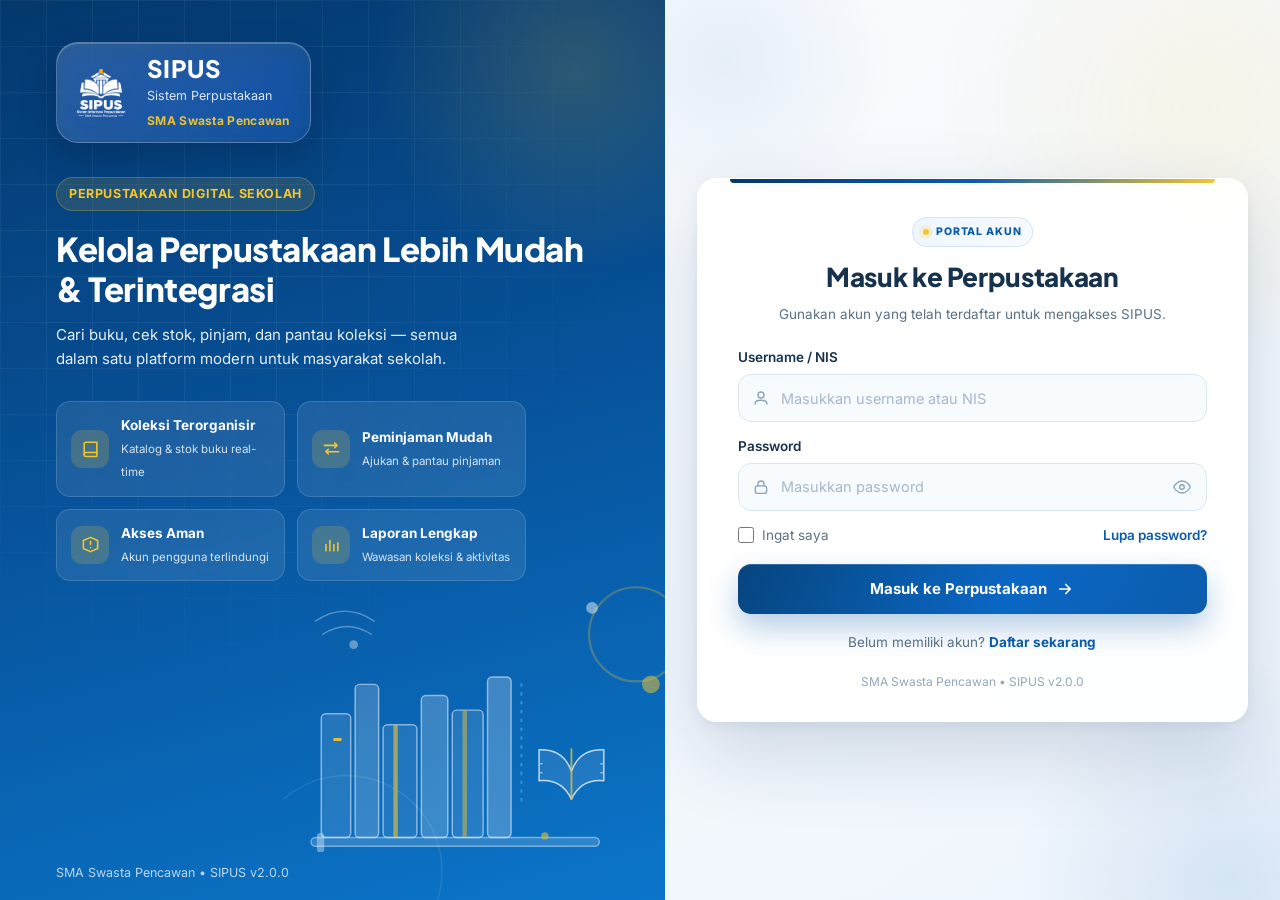
==== commit 9c3a421d: "UI v1.6.0: hardening mobile + fix registrasi ponsel Hardening mobile (siswa/guru/admin): tabel padat" ====
--- a/sipus/login.html
+++ b/sipus/login.html
@@ -103,15 +103,8 @@
     <main class="auth-main">
       <section class="auth-card">
         <div class="auth-mobile-brand">
-          <picture class="auth-mobile-brand-logo">
-            <source media="(max-width: 1000px)" srcset="assets/sipus-logo.png">
-            <img src="assets/sipus-logo-wy.png" alt="Logo SIPUS">
-          </picture>
-          <div class="auth-mobile-brand-text">
-            <div class="auth-mobile-brand-name">SIPUS</div>
-            <div class="auth-mobile-brand-sub">Sistem Perpustakaan</div>
-            <div class="auth-mobile-brand-school" id="brandSchoolMobile">SMA Swasta Pencawan</div>
-          </div>
+          <span class="auth-mobile-brand-kicker">Portal Akun</span>
+          <span class="auth-mobile-brand-name">SIPUS</span>
         </div>
 
         <div class="auth-card-head">
--- a/sipus/css/style.css
+++ b/sipus/css/style.css
@@ -514,6 +514,7 @@
   display: flex;
   align-items: center;
   gap: 12px;
+  min-height: 44px;
   padding: 11px 12px;
   border-radius: 10px;
   color: rgba(255,255,255,.72);
@@ -1480,3 +1481,180 @@
 @media (max-width: 380px) {
   .book-grid { grid-template-columns: 1fr; }
 }
+
+/* ============================================================
+   HARDENING MOBILE (semua portal)
+   1. Cegah overflow horizontal pada container layout
+   2. Tabel padat -> kartu bertumpuk (pakai data-label)
+   3. Modal -> bottom sheet + jangkauan 44px
+   ============================================================ */
+
+/* --- 1. Anti-overflow: anak grid/flex default min-width:auto --- */
+.main,
+.content,
+.dash-section,
+.dash-grid-2 > *,
+.guru-dash > *,
+.page-head > * { min-width: 0; }
+
+/* --- 2. Tabel: rapatkan + g-scroll yang ergonomic --- */
+.table-wrap {
+  -webkit-overflow-scrolling: touch;
+  overscroll-behavior-x: contain;
+  max-width: 100%;
+}
+.table td,
+.table th { overflow-wrap: anywhere; word-break: break-word; }
+.table td:last-child,
+.table th:last-child { white-space: nowrap; }
+
+@media (max-width: 700px) {
+  .table { min-width: 0; }
+  .table th,
+  .table td { padding: 10px 11px; font-size: 12.5px; }
+  .table th { font-size: 11px; letter-spacing: .03em; }
+  .table-wrap {
+    border-radius: 14px;
+    background:
+      linear-gradient(to right, var(--surface) 30%, rgba(255, 255, 255, 0)) left center / 40px 100% no-repeat,
+      linear-gradient(to left, var(--surface) 30%, rgba(255, 255, 255, 0)) right center / 40px 100% no-repeat,
+      var(--surface);
+    background-attachment: local, local, scroll;
+  }
+  .btn-sm { min-height: 44px; padding: 10px 14px; }
+  .action-btn { min-width: 44px; min-height: 44px; }
+}
+
+/* Tabel -> kartu (aktifkan per tabel lewat .table-cards) */
+@media (max-width: 640px) {
+  .table-cards,
+  .table-cards tbody,
+  .table-cards tr,
+  .table-cards td { display: block; width: 100%; }
+  .table-cards thead { display: none; }
+  .table-cards tr {
+    border: 1px solid var(--border);
+    border-radius: 14px;
+    background: var(--surface);
+    margin: 0 0 12px;
+    padding: 12px 14px;
+    box-shadow: 0 6px 18px -12px rgba(5, 70, 128, .35);
+  }
+  .table-cards tr:last-child { margin-bottom: 0; }
+  .table-cards td {
+    display: grid;
+    grid-template-columns: minmax(84px, 34%) 1fr;
+    gap: 10px;
+    align-items: start;
+    padding: 7px 0;
+    border-bottom: 1px dashed #EDF2F8;
+    text-align: left;
+    white-space: normal;
+  }
+  /* kalahkan aturan .table td:last-child { white-space: nowrap } */
+  .table-cards td,
+  .table-cards td:last-child { white-space: normal; }
+  .table-cards td::before {
+    content: attr(data-label);
+    font-size: 10.5px;
+    font-weight: 800;
+    text-transform: uppercase;
+    letter-spacing: .05em;
+    color: var(--text-muted);
+    line-height: 1.5;
+  }
+  .table-cards td:last-child { border-bottom: none; }
+  .table-cards td[data-label="Aksi"] { grid-template-columns: 1fr; }
+  .table-cards td[data-label="Aksi"]::before { margin-bottom: 2px; }
+  .table-cards td[data-label="Aksi"] .btn { min-height: 44px; }
+
+  /* Sel BER-isinya cover/avatar: label di atas, nilai penuh lebar */
+  .table-cards td:has(> .td-cell) { grid-template-columns: 1fr; }
+  .table-cards td:has(> .td-cell)::before { margin-bottom: 4px; }
+
+  /* Baris kosong: jadi blok pesan, bukan pair label-nilai */
+  .table-cards .row-empty { padding: 26px 14px; }
+  .table-cards .row-empty td {
+    display: block;
+    text-align: center;
+    color: var(--text-muted);
+    font-size: 13px;
+    border-bottom: none;
+    padding: 0;
+  }
+  .table-cards .row-empty td::before { content: none; }
+}
+
+/* Baris kosong versi tabel biasa (desktop) */
+.table .row-empty td {
+  text-align: center;
+  color: var(--text-muted);
+  padding: 32px 16px;
+  font-size: 13px;
+}
+
+/* Angka stok: tengah + warna status (desktop) */
+.table .num-center { text-align: center; font-weight: 750; }
+.table .num-success { text-align: center; color: var(--success); font-weight: 750; }
+.table .num-warning { text-align: center; color: var(--warning); font-weight: 750; }
+.table .num-danger { text-align: center; color: var(--danger); font-weight: 750; }
+@media (max-width: 640px) {
+  .table-cards .num-center,
+  .table-cards .num-success,
+  .table-cards .num-warning,
+  .table-cards .num-danger { text-align: left; }
+}
+
+/* Baris aksi dalam kartu: tombol membagi rata */
+.table-cards td[data-label="Aksi"] > * { display: inline-flex; }
+.table-cards .cell-actions,
+.table-cards .td-actions { display: flex; gap: 8px; flex-wrap: wrap; }
+.table-cards .cell-actions .btn,
+.table-cards .cell-actions .action-btn,
+.table-cards .td-actions .btn,
+.table-cards .td-actions .action-btn { flex: 1 1 auto; justify-content: center; min-height: 44px; }
+/* Ikon-only (aksi baris data) tetap kotak, tidak melebar penuh */
+.table-cards .td-actions .action-btn { flex: 0 0 44px; padding: 0; }
+
+/* --- 3. Modal: bottom sheet di ponsel --- */
+@media (max-width: 640px) {
+  .modal-overlay { align-items: flex-end; padding: 0; }
+  .modal {
+    max-width: none;
+    max-height: 92svh;
+    border-radius: 20px 20px 0 0;
+    padding: 22px 16px calc(20px + env(safe-area-inset-bottom, 0px));
+    transform: translateY(24px);
+  }
+  .modal-overlay.show .modal { transform: translateY(0); }
+  .modal-head { margin-bottom: 14px; gap: 12px; }
+  .modal-head h3 { font-size: 16.5px; line-height: 1.3; }
+  .modal-close { width: 44px; height: 44px; flex: 0 0 44px; font-size: 22px; }
+  .logout-box .btn { min-height: 46px; }
+}
+
+/* --- 4. Jangkauan sentuh minimal 44px pada kontrol utama --- */
+@media (max-width: 768px) {
+  .btn { min-height: 44px; }
+  .nav-item,
+  .quick-menu-item,
+  .icon-circle,
+  .avatar,
+  .fav-btn,
+  .modal-close,
+  .action-btn,
+  .btn-sm,
+  .filter-chip,
+  .chart-toggle button,
+  .book-actions .btn { min-height: 44px; min-width: 44px; }
+  .nav-item { height: 44px; }
+  .icon-circle,
+  .avatar,
+  .fav-btn { width: 44px; height: 44px; }
+  .action-btn { min-width: 44px; }
+  .chart-toggle { padding: 4px; gap: 4px; }
+  .chart-toggle button { padding: 8px 12px; }
+  .bn-item { min-height: 48px; }
+  .page-head .actions .btn { flex: 1 1 auto; justify-content: center; min-height: 44px; }
+  input, select, textarea, .input, .select, .textarea { font-size: 16px; }
+}
--- a/sipus/css/auth.css
+++ b/sipus/css/auth.css
@@ -267,27 +267,31 @@
   background: linear-gradient(90deg, var(--a-primary-deep), var(--a-primary), var(--a-accent));
 }
 
-.auth-mobile-brand { display: none; align-items: center; justify-content: center; gap: 12px; margin-bottom: 20px; }
-.auth-mobile-brand-logo {
-  flex: 0 0 auto;
-  display: grid;
-  place-items: center;
-  width: 58px;
-  height: 58px;
-  border: 1px solid rgba(11, 92, 173, .12);
-  border-radius: 18px;
-  background: linear-gradient(145deg, #FFFFFF 0%, #E9F3FD 100%);
-  box-shadow: 0 10px 24px rgba(9, 42, 84, .14);
-}
-.auth-mobile-brand img {
-  width: 42px;
-  height: 42px;
-  object-fit: contain;
-}
-.auth-mobile-brand-name { font-family: var(--a-display); font-weight: 800; font-size: 20px; color: var(--a-ink); }
-.auth-mobile-brand-text { min-width: 0; text-align: left; }
-.auth-mobile-brand-sub { font-size: 12px; color: var(--a-muted); margin-top: 2px; }
-.auth-mobile-brand-school { font-size: 11px; font-weight: 700; letter-spacing: .3px; color: var(--a-primary); margin-top: 3px; }
+/* Brand ringkas khusus ponsel: tanpa logo, cukup konteks + nama aplikasi */
+.auth-mobile-brand {
+  display: none;
+  flex-direction: column;
+  align-items: center;
+  justify-content: center;
+  gap: 3px;
+  margin-bottom: 18px;
+  text-align: center;
+}
+.auth-mobile-brand-kicker {
+  font-size: 10.5px;
+  font-weight: 800;
+  letter-spacing: .9px;
+  text-transform: uppercase;
+  color: var(--a-primary);
+}
+.auth-mobile-brand-name {
+  font-family: var(--a-display);
+  font-weight: 800;
+  font-size: 26px;
+  line-height: 1.15;
+  letter-spacing: -.3px;
+  color: var(--a-ink);
+}
 
 .auth-card-head { text-align: center; margin-bottom: 22px; }
 .auth-card-kicker {
@@ -382,11 +386,11 @@
 /* tombol show/hide password */
 .a-pass-toggle {
   position: absolute;
-  right: 5px;
+  right: 3px;
   top: 50%;
   transform: translateY(-50%);
-  width: 38px;
-  height: 38px;
+  width: 44px;
+  height: 44px;
   display: grid;
   place-items: center;
   border: 0;
@@ -1008,7 +1012,7 @@
   body.auth-page .auth-card { padding: 16px 30px 14px; }
   body.auth-page .auth-card-head h2 { font-size: 22px; }
   body.auth-page .auth-card-head { margin-bottom: 10px; }
-  body.auth-page .a-input input, body.auth-page .a-input select { height: 42px; }
+  body.auth-page .a-input input, body.auth-page .a-input select { height: 44px; }
   body.auth-page .a-field { margin-bottom: 8px; }
   body.auth-page .a-field > label { margin-bottom: 5px; }
   body.auth-page .a-row { margin-bottom: 8px; }
@@ -1032,13 +1036,6 @@
   background: none;
   box-shadow: none;
   filter: drop-shadow(0 10px 22px rgba(0, 30, 80, .32));
-}
-.auth-mobile-brand img {
-  padding: 0;
-  border-radius: 0;
-  background: none;
-  box-shadow: none;
-  filter: drop-shadow(0 6px 14px rgba(9, 42, 84, .22));
 }
 
 /* ============================================================
@@ -1162,6 +1159,73 @@
   color: var(--a-ink);
 }
 .a-check--terms input { margin-top: 4px; flex-shrink: 0; width: 17px; height: 17px; }
+
+/* ============================================================
+   REGISTER — FOKUS: panel branding disembunyikan di layar kecil
+   ============================================================ */
+
+/* Halaman registrasi tidak butuh panel descriptor panjang di ponsel.
+   Cukup kartu formulir + brand ringkas (sama seperti halaman login). */
+@media (max-width: 1000px) {
+  body.auth-register .auth-shell { min-height: 100vh; min-height: 100svh; }
+  body.auth-register .auth-main { overflow-x: clip; }
+  body.auth-register .auth-card { max-width: 560px; margin: 0 auto; }
+}
+@media (max-width: 768px) {
+  body.auth-register .auth-brand { display: none !important; }
+  body.auth-register .auth-shell { min-height: 100svh; display: flex; flex-direction: column; }
+  body.auth-register .auth-main {
+    width: 100%;
+    min-height: 100svh;
+    overflow-x: clip;
+    align-items: flex-start;
+    padding: 18px 14px calc(26px + env(safe-area-inset-bottom, 0px));
+    background:
+      radial-gradient(circle at 12% 8%, rgba(11, 92, 173, .12), transparent 28%),
+      radial-gradient(circle at 90% 86%, rgba(244, 198, 46, .13), transparent 24%),
+      linear-gradient(155deg, #F8FBFF 0%, #EAF3FC 100%);
+  }
+  body.auth-register .auth-main::before { display: none; }
+  body.auth-register .auth-main::after { right: -220px; bottom: -220px; }
+  body.auth-register .auth-card {
+    margin-top: 0;
+    width: 100%;
+    max-width: 460px;
+    padding: 22px 18px 20px;
+    box-shadow: 0 28px 72px rgba(9, 42, 84, .18), 0 4px 14px rgba(9, 42, 84, .06);
+  }
+  body.auth-register .auth-card::before { left: 18px; right: 18px; }
+  body.auth-register .a-reg-form { display: grid; gap: 14px; }
+  body.auth-register .a-btn { height: auto; min-height: 50px; font-size: 15px; }
+}
+
+/* `display: grid` di atas menimpa aturan [hidden] dari UA stylesheet,
+   sehingga form Guru ikut tampil di bawah form Siswa di ponsel.
+   Paksa sembunyi sesuai peran yang dipilih. */
+.a-reg-form[hidden] { display: none !important; }
+
+/* Anti-overflow universal: kolom/grid tidak boleh memaksa halaman melebar */
+.auth-main,
+.auth-card,
+.a-reg-form,
+.a-grid2,
+.a-field,
+.a-input,
+.a-input input,
+.a-input select,
+.a-input textarea,
+.a-check { min-width: 0; max-width: 100%; }
+.a-input input,
+.a-input select,
+.a-input textarea { width: 100%; }
+
+/* S.square/password & tombolnya tetap comfortable di layar sempit */
+@media (max-width: 768px) {
+  .a-input { min-height: 48px; }
+  .a-pass-toggle { min-width: 44px; min-height: 44px; }
+  .a-switch button { min-height: 56px; }
+  .a-check { min-height: 44px; padding: 12px; }
+}
 
 /* ============================================================
    RECOVERY (Lupa Password / Ganti Kata Sandi) — gradasi + kaca
@@ -1265,17 +1329,6 @@
   -webkit-backdrop-filter: blur(16px) saturate(150%);
   box-shadow: 0 14px 34px rgba(3, 26, 56, .28), inset 0 1px 0 rgba(255, 255, 255, .22);
 }
-@media (max-width: 1000px) {
-  .auth-mobile-brand {
-    padding: 10px 14px;
-    border-radius: 18px;
-    background: linear-gradient(135deg, rgba(255, 255, 255, .78), rgba(255, 255, 255, .46));
-    backdrop-filter: blur(14px);
-    -webkit-backdrop-filter: blur(14px);
-    border: 1px solid rgba(255, 255, 255, .75);
-    box-shadow: 0 12px 28px rgba(9, 42, 84, .14);
-  }
-}
 
 /* ============================================================
    RESPONSIVE LANJUTAN — ponsel kecil & keyboard Android
@@ -1284,9 +1337,8 @@
   .auth-main { padding-left: 10px; padding-right: 10px; }
   .auth-card { padding: 26px 16px 22px; }
   .auth-card::before { left: 16px; right: 16px; }
-  .auth-mobile-brand { gap: 9px; padding: 9px 11px; }
-  .auth-mobile-brand img { width: 44px; height: 44px; }
-  .auth-mobile-brand-name { font-size: 18px; }
+  .auth-mobile-brand { margin-bottom: 12px; }
+  .auth-mobile-brand-name { font-size: 23px; }
   .a-switch { padding: 6px; gap: 6px; }
   .a-switch button { padding: 8px 9px; }
   .a-switch-label { font-size: 13px; }
